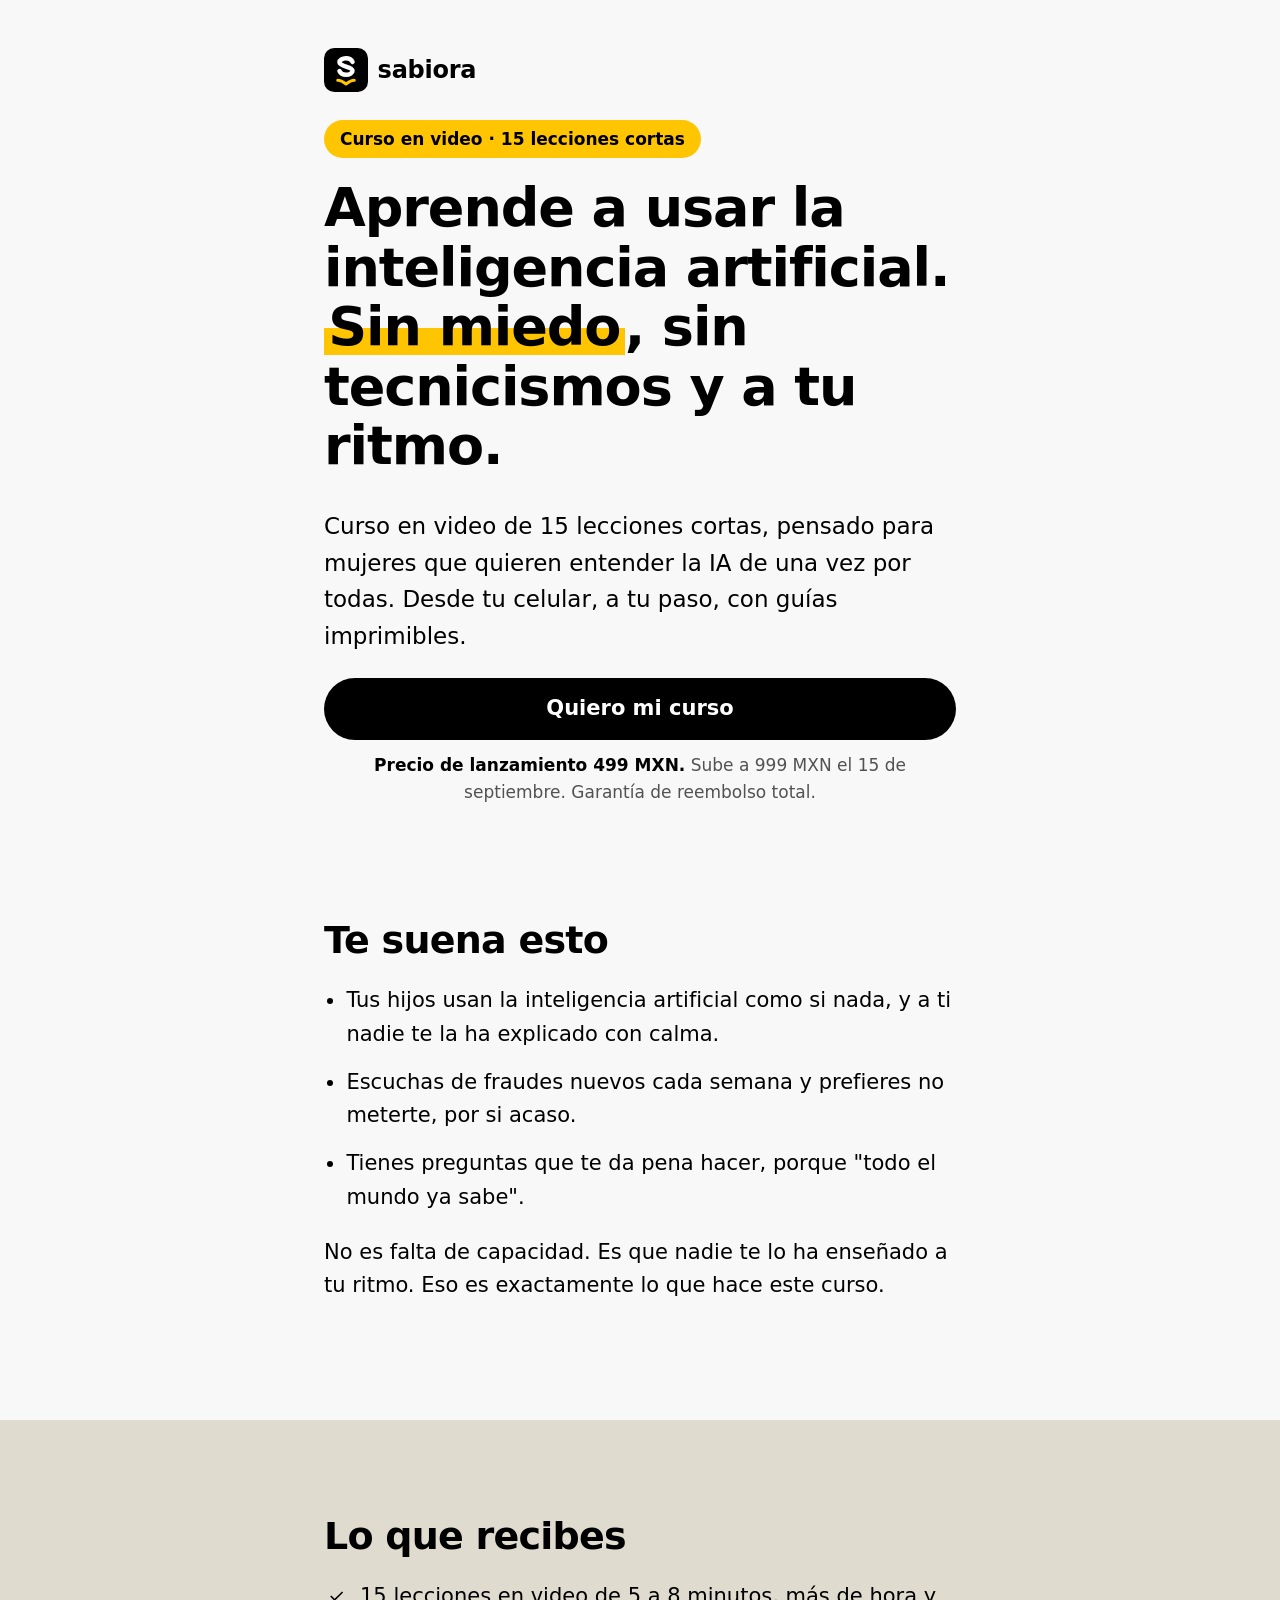
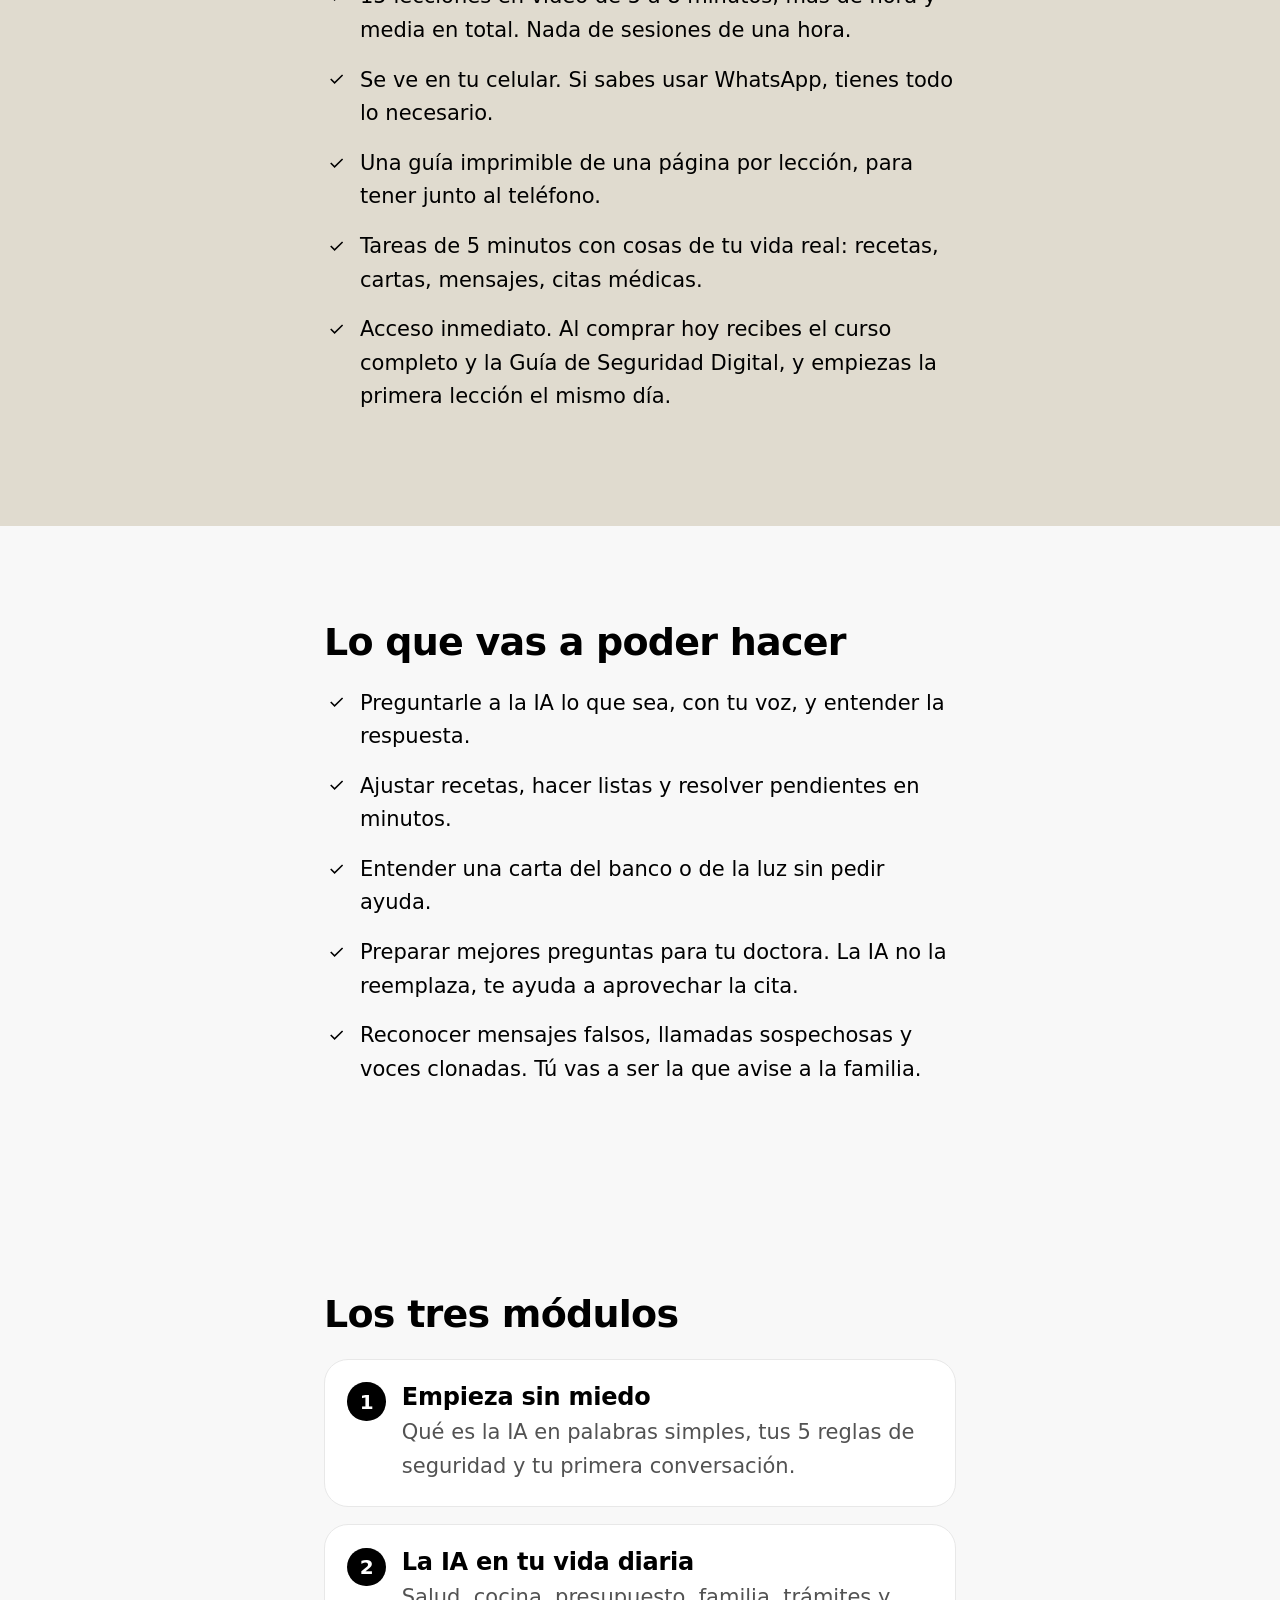
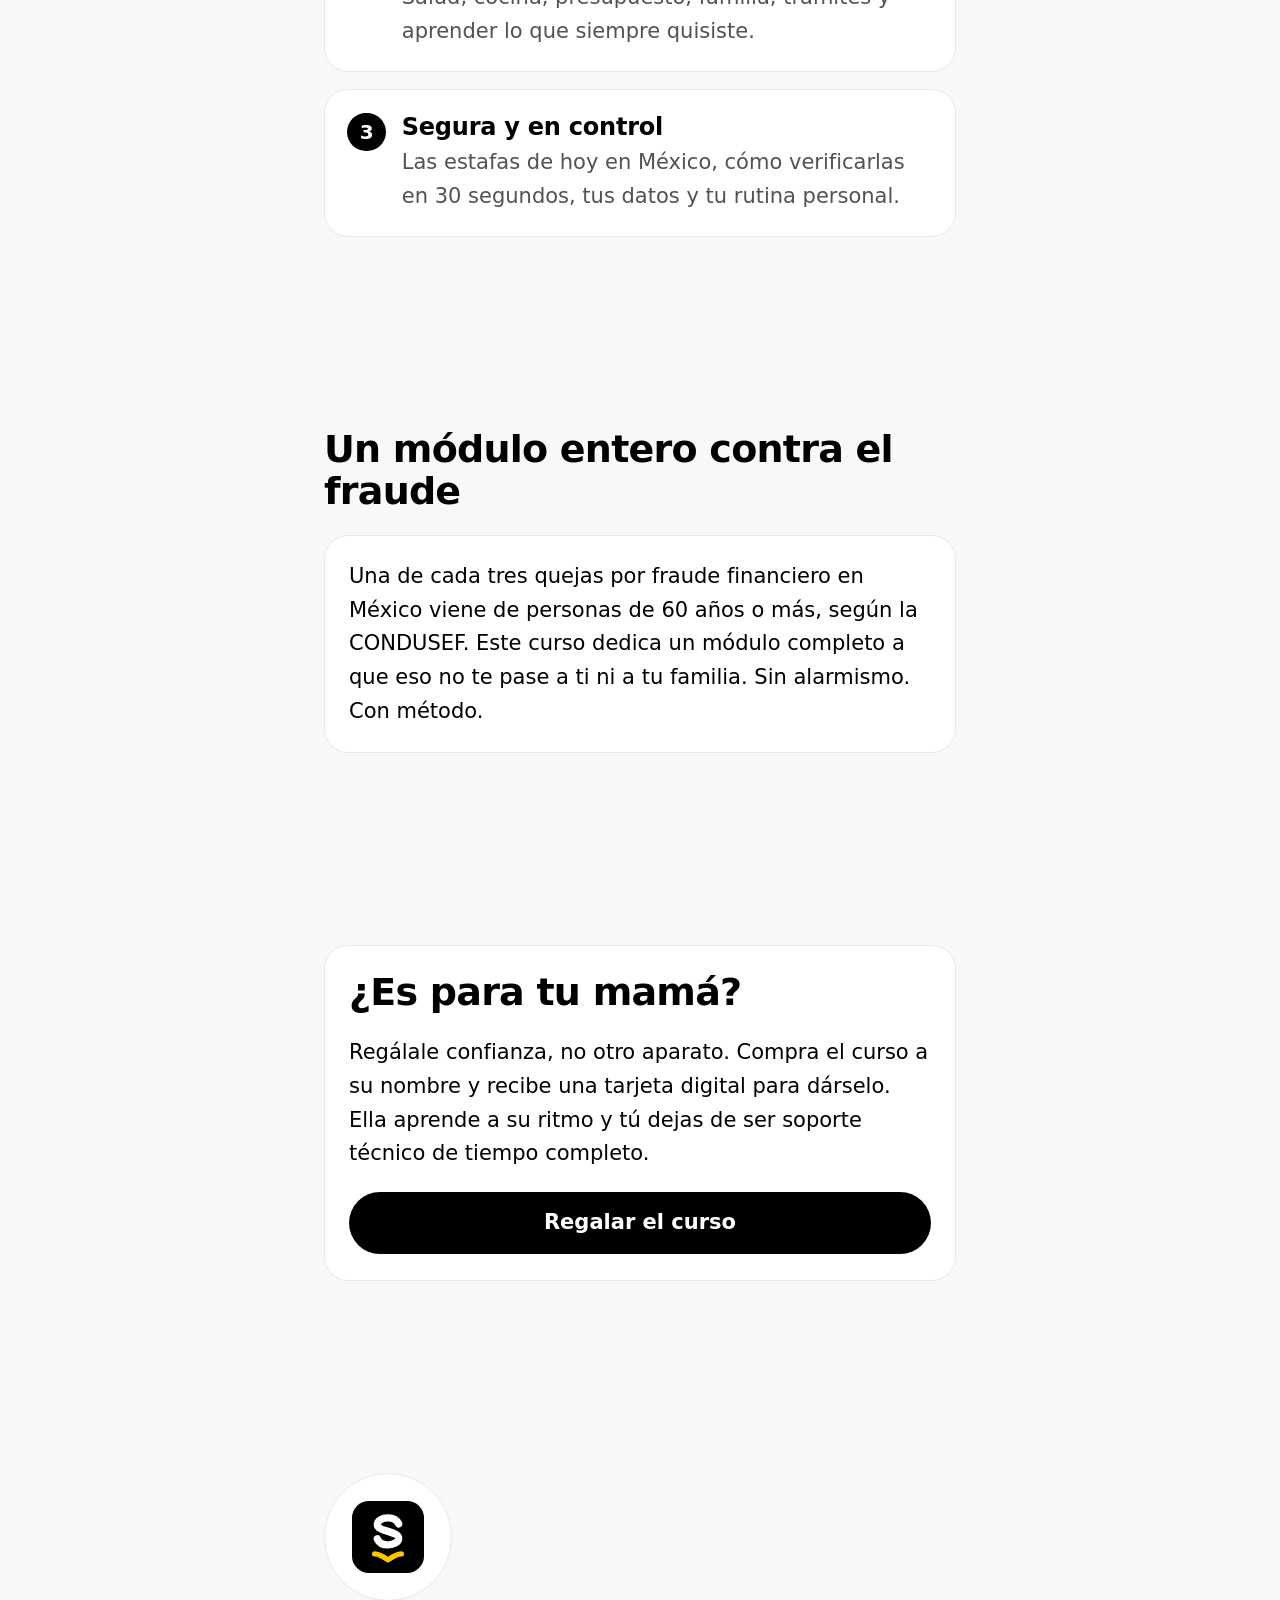
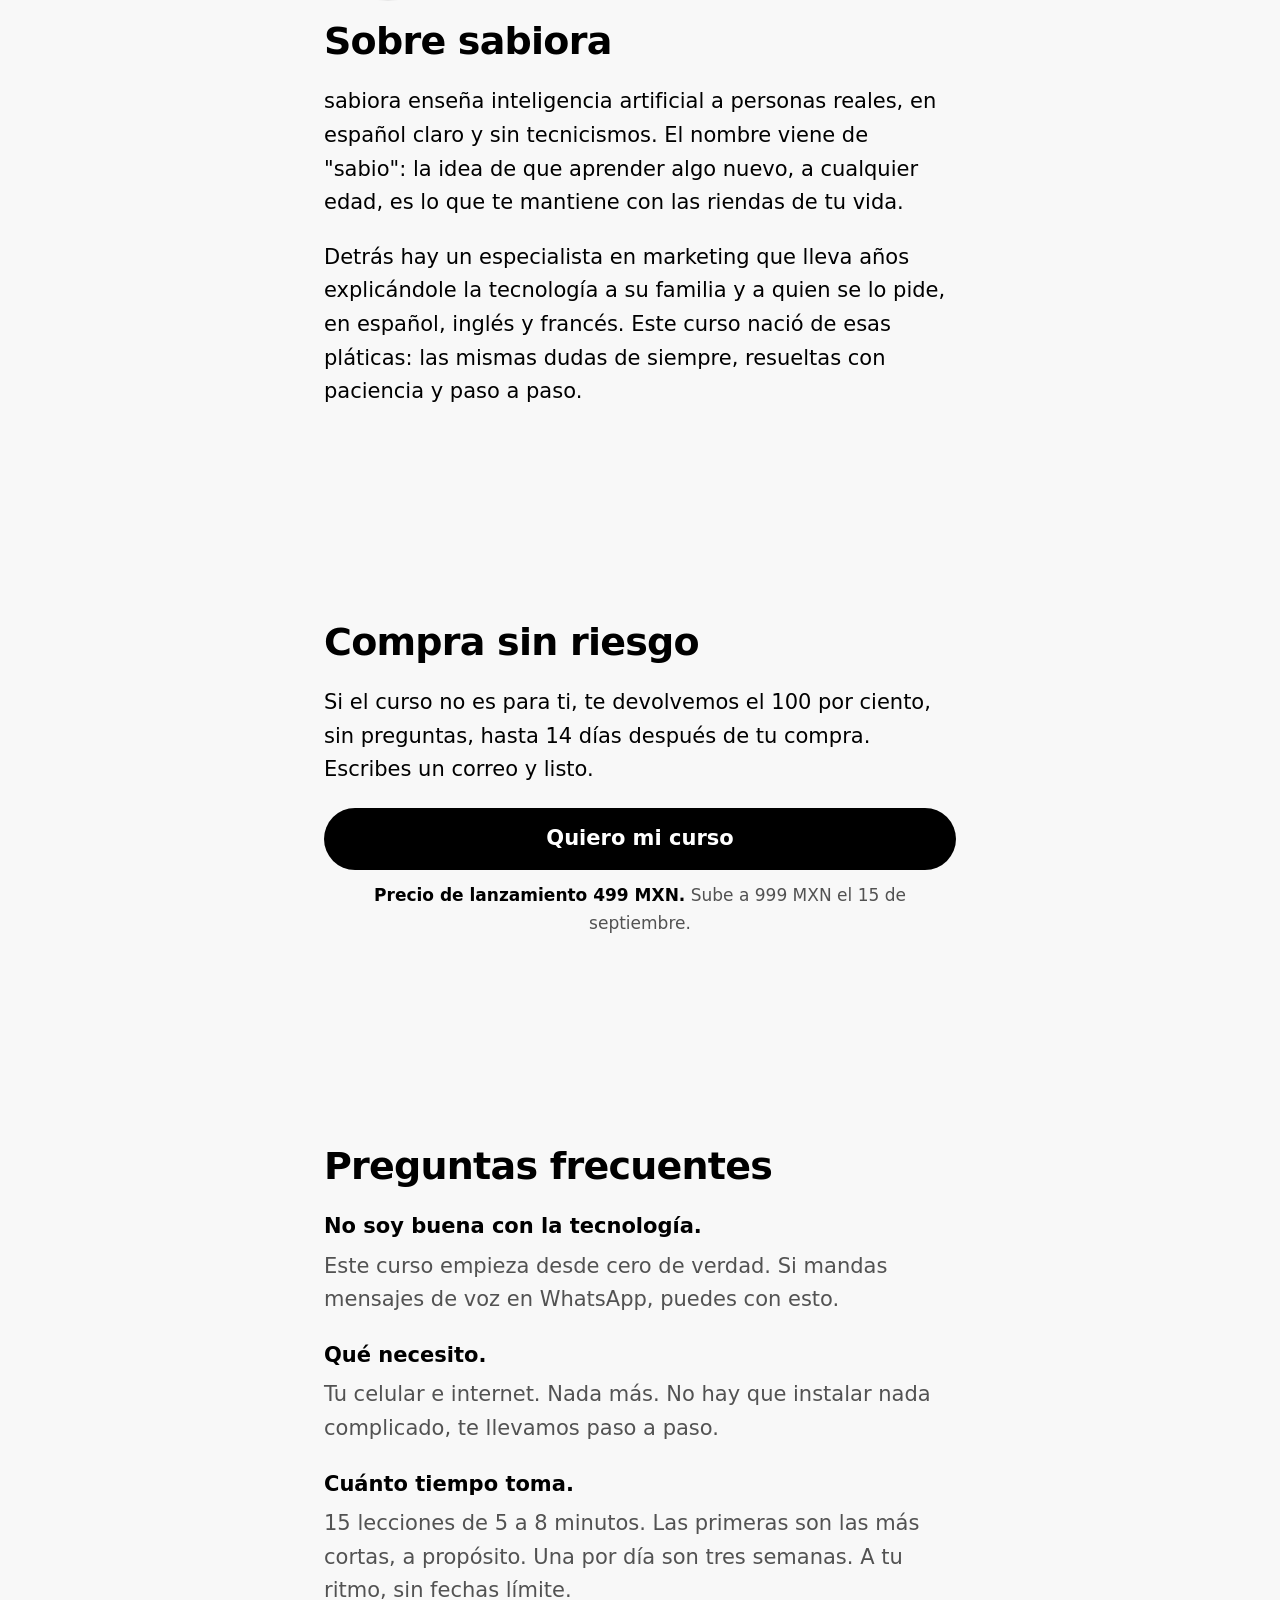
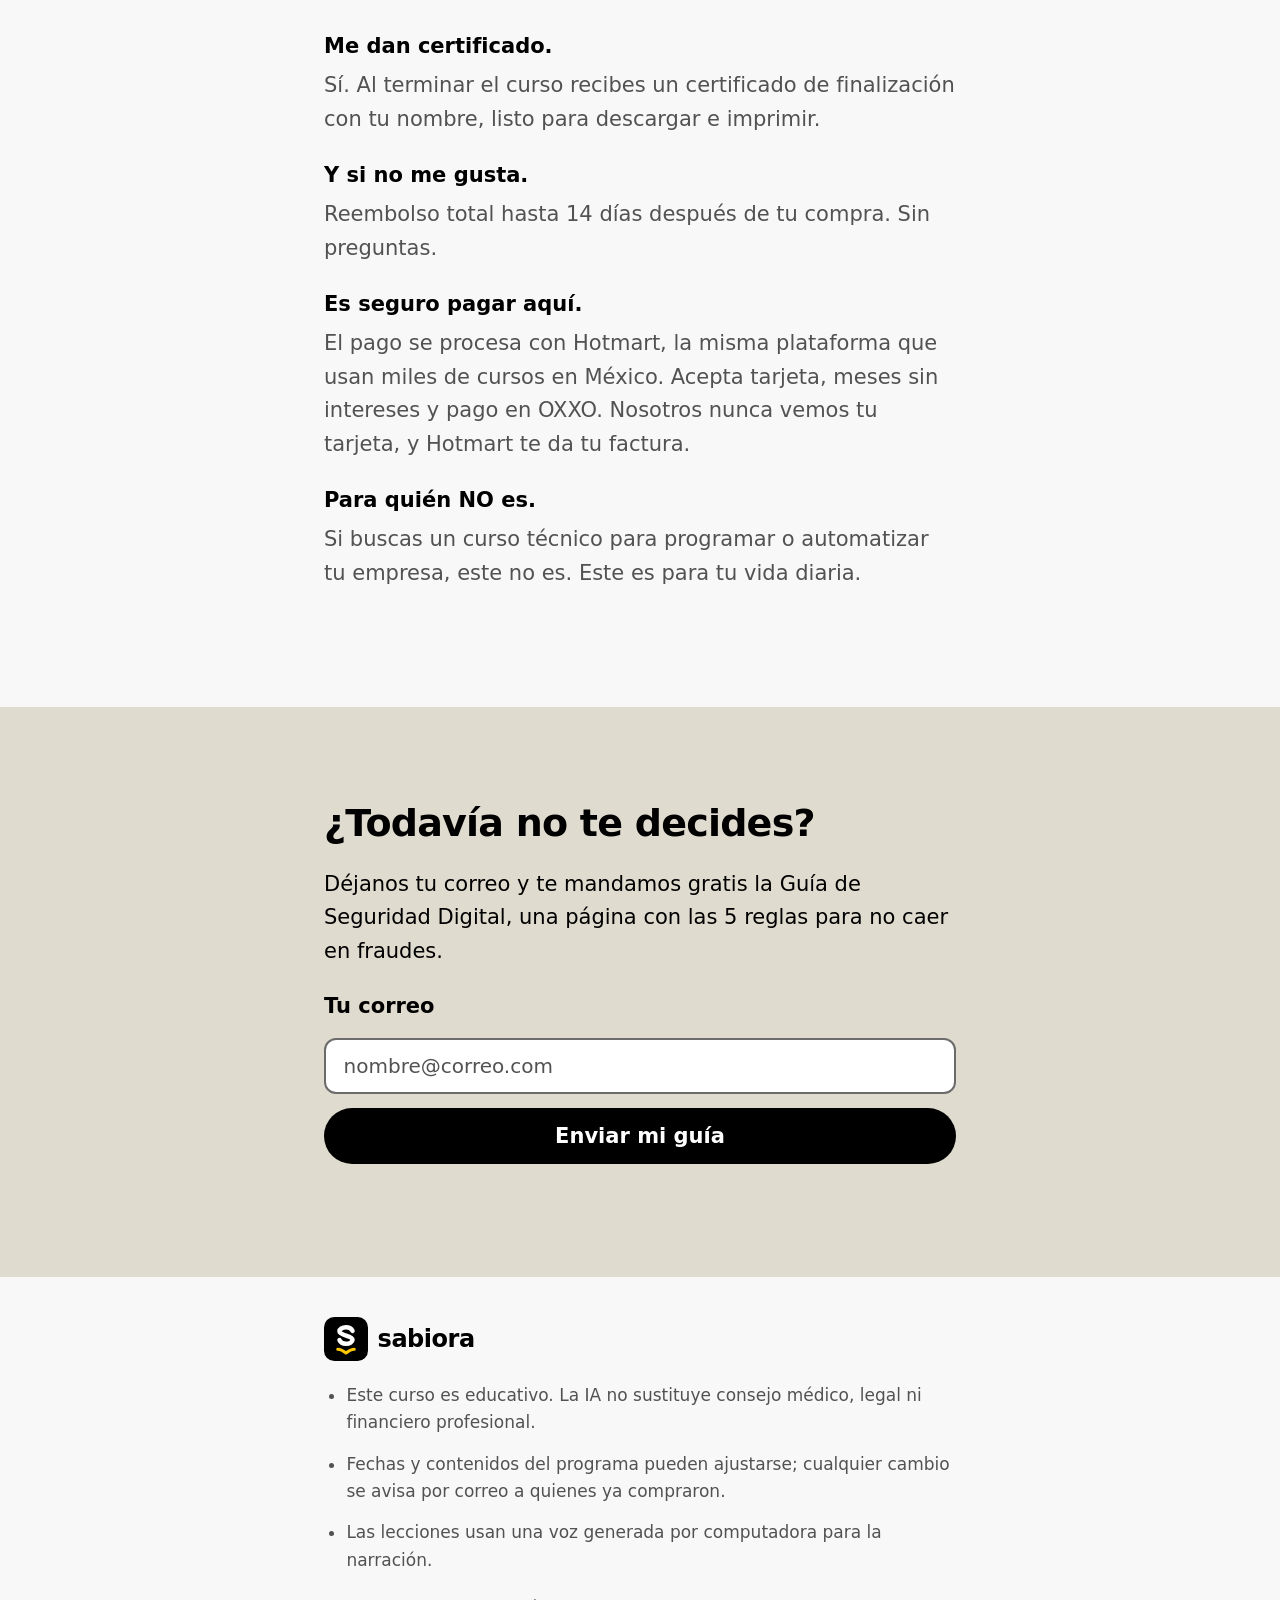
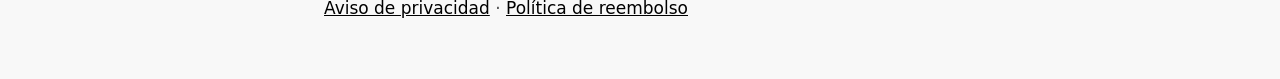
==== index.html @ d2b28a7a "CTA: Quiero mi curso, matches immediate access Co-Authored-By: Claude Fable 5.1 <noreply@anthropic.c" ====
<!DOCTYPE html>
<html lang="es-MX">
<head>
<meta charset="UTF-8">
<meta name="viewport" content="width=device-width, initial-scale=1">
<title>IA sin miedo | sabiora | Aprende a usar la inteligencia artificial a tu ritmo</title>
<meta name="description" content="Curso en video de 15 lecciones cortas para usar la inteligencia artificial sin miedo, desde tu celular, a tu paso. Con guías imprimibles. Precio de lanzamiento 499 MXN.">
<meta property="og:title" content="IA sin miedo | sabiora">
<meta property="og:description" content="Aprende a usar la inteligencia artificial. Sin miedo, sin tecnicismos y a tu ritmo.">
<meta property="og:type" content="website">
<meta property="og:locale" content="es_MX">
<meta property="og:url" content="https://sabiora.com/">
<meta property="og:image" content="https://sabiora.com/assets/og-card.png">
<meta property="og:image:width" content="1200">
<meta property="og:image:height" content="630">
<meta property="og:image:alt" content="sabiora. Aprende a usar la inteligencia artificial. Sin miedo.">
<meta name="twitter:card" content="summary_large_image">
<link rel="canonical" href="https://sabiora.com/">
<link rel="icon" href="assets/favicon.svg">
<link rel="apple-touch-icon" href="assets/apple-touch-icon.png">
<link rel="stylesheet" href="sabiora-tokens.css">

<!-- ============================================================
     TRACKING  —  paste real IDs before go-live (see swap list)
     ============================================================ -->
<!-- Google Analytics 4 -->
<script>
  // GA4 Measurement ID wired 2026-08-29 (property: Sabiora / sabiora.com).
  window.SABIORA_GA4_ID = 'G-73W9GGWME9';
</script>
<script async src="https://www.googletagmanager.com/gtag/js?id=G-73W9GGWME9"></script>
<script>
  window.dataLayer = window.dataLayer || [];
  function gtag(){ dataLayer.push(arguments); }
  gtag('js', new Date());
  gtag('config', window.SABIORA_GA4_ID);
</script>

<!-- Meta Pixel -->
<script>
  // Meta Pixel ID wired 2026-08-29 (pixel "sabiora", Events Manager).
  !function(f,b,e,v,n,t,s){if(f.fbq)return;n=f.fbq=function(){n.callMethod?
  n.callMethod.apply(n,arguments):n.queue.push(arguments)};if(!f._fbq)f._fbq=n;
  n.push=n;n.loaded=!0;n.version='2.0';n.queue=[];t=b.createElement(e);t.async=!0;
  t.src=v;s=b.getElementsByTagName(e)[0];s.parentNode.insertBefore(t,s)}(window,
  document,'script','https://connect.facebook.net/en_US/fbevents.js');
  fbq('init', '2103218973738022');
  fbq('track', 'PageView');
</script>
</head>

<body>

<!-- ============================================================
     HERO
     ============================================================ -->
<header class="hero">
  <div class="wrap">
    <div class="brand">
      <img class="brand-mark" src="assets/sabiora-mark.svg" alt="" width="44" height="44">
      <span>sabiora</span>
    </div>

    <span class="badge">Curso en video · 15 lecciones cortas</span>

    <!-- Primary headline. A/B variant (test after 300 clicks):
         "Usa la inteligencia artificial para tu vida diaria, y detecta fraudes antes que nadie." -->
    <h1>Aprende a usar la inteligencia artificial. <span class="mark">Sin miedo</span>, sin tecnicismos y a tu ritmo.</h1>

    <p class="lead">Curso en video de 15 lecciones cortas, pensado para mujeres que quieren
      entender la IA de una vez por todas. Desde tu celular, a tu paso, con guías imprimibles.</p>

    <a class="btn" href="https://pay.hotmart.com/N107387737C?off=5m14s2xq" data-checkout data-event="cta_click_hero">Quiero mi curso</a>
    <p class="btn-note">
      <span class="price">Precio de lanzamiento 499 MXN.</span>
      Sube a 999 MXN el 15 de septiembre. Garantía de reembolso total.
    </p>
  </div>
</header>

<main>

<!-- ============================================================
     PAIN
     ============================================================ -->
<section>
  <div class="wrap">
    <h2>Te suena esto</h2>
    <ul class="dots">
      <li>Tus hijos usan la inteligencia artificial como si nada, y a ti nadie te la ha explicado con calma.</li>
      <li>Escuchas de fraudes nuevos cada semana y prefieres no meterte, por si acaso.</li>
      <li>Tienes preguntas que te da pena hacer, porque "todo el mundo ya sabe".</li>
    </ul>
    <p>No es falta de capacidad. Es que nadie te lo ha enseñado a tu ritmo. Eso es exactamente
      lo que hace este curso.</p>
  </div>
</section>

<!-- ============================================================
     WHAT YOU GET
     ============================================================ -->
<section class="band-sand">
  <div class="wrap">
    <h2>Lo que recibes</h2>
    <ul class="checks">
      <li>15 lecciones en video de 5 a 8 minutos, más de hora y media en total. Nada de sesiones de una hora.</li>
      <li>Se ve en tu celular. Si sabes usar WhatsApp, tienes todo lo necesario.</li>
      <li>Una guía imprimible de una página por lección, para tener junto al teléfono.</li>
      <li>Tareas de 5 minutos con cosas de tu vida real: recetas, cartas, mensajes, citas médicas.</li>
      <li>Acceso inmediato. Al comprar hoy recibes el curso completo y la Guía de Seguridad
        Digital, y empiezas la primera lección el mismo día.</li>
    </ul>
  </div>
</section>

<!-- ============================================================
     WHAT YOU WILL DO AFTER
     ============================================================ -->
<section>
  <div class="wrap">
    <h2>Lo que vas a poder hacer</h2>
    <ul class="checks">
      <li>Preguntarle a la IA lo que sea, con tu voz, y entender la respuesta.</li>
      <li>Ajustar recetas, hacer listas y resolver pendientes en minutos.</li>
      <li>Entender una carta del banco o de la luz sin pedir ayuda.</li>
      <li>Preparar mejores preguntas para tu doctora. La IA no la reemplaza, te ayuda a aprovechar la cita.</li>
      <li>Reconocer mensajes falsos, llamadas sospechosas y voces clonadas. Tú vas a ser la que avise a la familia.</li>
    </ul>
  </div>
</section>

<!-- ============================================================
     THREE MODULES
     ============================================================ -->
<section>
  <div class="wrap">
    <h2>Los tres módulos</h2>
    <ol class="modules">
      <li>
        <span class="num">1</span>
        <div>
          <h3>Empieza sin miedo</h3>
          <p>Qué es la IA en palabras simples, tus 5 reglas de seguridad y tu primera conversación.</p>
        </div>
      </li>
      <li>
        <span class="num">2</span>
        <div>
          <h3>La IA en tu vida diaria</h3>
          <p>Salud, cocina, presupuesto, familia, trámites y aprender lo que siempre quisiste.</p>
        </div>
      </li>
      <li>
        <span class="num">3</span>
        <div>
          <h3>Segura y en control</h3>
          <p>Las estafas de hoy en México, cómo verificarlas en 30 segundos, tus datos y tu rutina personal.</p>
        </div>
      </li>
    </ol>
  </div>
</section>

<!-- ============================================================
     SAFETY
     ============================================================ -->
<section>
  <div class="wrap">
    <h2>Un módulo entero contra el fraude</h2>
    <div class="callout">
      <!-- CONDUSEF stat confirmed 2026-07-21: 32.2% of financial-fraud complaints (Jan-May 2026)
           correspond to people 60+, framed as one in three. Source: El Imparcial 2026-06-22 citing
           CONDUSEF. Wording matches the source ("de 60 años o más"). Safe to ship. -->
      <p>Una de cada tres quejas por fraude financiero en México viene de personas de 60 años o más,
        según la CONDUSEF. Este curso dedica un módulo completo a que eso no te pase a ti ni a tu familia.
        Sin alarmismo. Con método.</p>
    </div>
  </div>
</section>

<!-- ============================================================
     GIFT (for adult children)
     ============================================================ -->
<section>
  <div class="wrap">
    <div class="gift">
      <h2>¿Es para tu mamá?</h2>
      <p>Regálale confianza, no otro aparato. Compra el curso a su nombre y recibe una tarjeta digital
        para dárselo. Ella aprende a su ritmo y tú dejas de ser soporte técnico de tiempo completo.</p>
      <a class="btn" href="https://pay.hotmart.com/N107387737C?off=5m14s2xq" data-checkout="gift" data-event="cta_click_gift">Regalar el curso</a>
    </div>
  </div>
</section>

<!-- ============================================================
     ABOUT
     ============================================================ -->
<section>
  <div class="wrap">
    <!-- Founder visual: the brand mark, not a photo (Roberto's call, 2026-08-29). No photo swap pending. -->
    <div class="founder" aria-hidden="true"><img src="assets/sabiora-mark.svg" alt="" width="72" height="72"></div>
    <h2>Sobre sabiora</h2>
    <p>sabiora enseña inteligencia artificial a personas reales, en español claro y sin tecnicismos.
      El nombre viene de "sabio": la idea de que aprender algo nuevo, a cualquier edad, es lo que te
      mantiene con las riendas de tu vida.</p>
    <p>Detrás hay un especialista en marketing que lleva años explicándole la tecnología a su familia
      y a quien se lo pide, en español, inglés y francés. Este curso nació de esas pláticas: las mismas
      dudas de siempre, resueltas con paciencia y paso a paso.</p>
  </div>
</section>

<!-- ============================================================
     GUARANTEE
     ============================================================ -->
<section>
  <div class="wrap">
    <h2>Compra sin riesgo</h2>
    <p>Si el curso no es para ti, te devolvemos el 100 por ciento, sin preguntas, hasta 14 días después
      de tu compra. Escribes un correo y listo.</p>
    <a class="btn" href="https://pay.hotmart.com/N107387737C?off=5m14s2xq" data-checkout data-event="cta_click_hero">Quiero mi curso</a>
    <p class="btn-note"><span class="price">Precio de lanzamiento 499 MXN.</span> Sube a 999 MXN el 15 de septiembre.</p>
  </div>
</section>

<!-- ============================================================
     FAQ
     ============================================================ -->
<section>
  <div class="wrap">
    <h2>Preguntas frecuentes</h2>
    <dl class="faq">
      <dt>No soy buena con la tecnología.</dt>
      <dd>Este curso empieza desde cero de verdad. Si mandas mensajes de voz en WhatsApp, puedes con esto.</dd>

      <dt>Qué necesito.</dt>
      <dd>Tu celular e internet. Nada más. No hay que instalar nada complicado, te llevamos paso a paso.</dd>

      <dt>Cuánto tiempo toma.</dt>
      <dd>15 lecciones de 5 a 8 minutos. Las primeras son las más cortas, a propósito. Una por día son tres semanas. A tu ritmo, sin fechas límite.</dd>

      <dt>Me dan certificado.</dt>
      <dd>Sí. Al terminar el curso recibes un certificado de finalización con tu nombre, listo para descargar e imprimir.</dd>

      <dt>Y si no me gusta.</dt>
      <dd>Reembolso total hasta 14 días después de tu compra. Sin preguntas.</dd>

      <dt>Es seguro pagar aquí.</dt>
      <dd>El pago se procesa con Hotmart, la misma plataforma que usan miles de cursos en México.
        Acepta tarjeta, meses sin intereses y pago en OXXO. Nosotros nunca vemos tu tarjeta, y Hotmart te da tu factura.</dd>

      <dt>Para quién NO es.</dt>
      <dd>Si buscas un curso técnico para programar o automatizar tu empresa, este no es. Este es para tu vida diaria.</dd>
    </dl>
  </div>
</section>

<!-- ============================================================
     EMAIL CAPTURE (secondary CTA, non-buyers)
     ============================================================ -->
<section class="band-sand">
  <div class="wrap">
    <h2>¿Todavía no te decides?</h2>
    <p>Déjanos tu correo y te mandamos gratis la Guía de Seguridad Digital, una página con las 5 reglas
      para no caer en fraudes.</p>
    <!-- Wired 2026-08-29 to the Brevo form "Guia Seguridad Digital capture",
         list "Sabiora non-buyers" (#3). The endpoint lives in the JS handler below. -->
    <form class="capture" id="capture-form" novalidate>
      <label for="email">Tu correo</label>
      <input type="email" id="email" name="email" autocomplete="email"
             placeholder="nombre@correo.com" required inputmode="email"
             aria-describedby="capture-msg">
      <button type="submit" class="btn">Enviar mi guía</button>
    </form>
    <p class="btn-note" id="capture-msg" role="status" aria-live="polite"></p>
  </div>
</section>

</main>

<!-- ============================================================
     FOOTER / DISCLAIMERS
     ============================================================ -->
<footer class="foot">
  <div class="wrap">
    <div class="foot-brand">
      <img class="brand-mark" src="assets/sabiora-mark.svg" alt="" width="40" height="40">
      <h2>sabiora</h2>
    </div>
    <ul class="dots">
      <li>Este curso es educativo. La IA no sustituye consejo médico, legal ni financiero profesional.</li>
      <li>Fechas y contenidos del programa pueden ajustarse; cualquier cambio se avisa por correo a quienes ya compraron.</li>
      <li>Las lecciones usan una voz generada por computadora para la narración.</li>
    </ul>
    <p><a href="privacidad.html">Aviso de privacidad</a> · <a href="reembolsos.html">Política de reembolso</a></p>
  </div>
</footer>

<!-- ============================================================
     STICKY MOBILE CTA
     ============================================================ -->
<div class="sticky-cta" role="complementary" aria-label="Comprar el curso">
  <span class="price">Lanzamiento<br>499 MXN</span>
  <a class="btn" href="https://pay.hotmart.com/N107387737C?off=5m14s2xq" data-checkout data-event="cta_click_hero">Quiero mi curso</a>
</div>

<!-- ============================================================
     BEHAVIOR  —  Hotmart links, UTM forwarding, event tracking
     ============================================================ -->
<script>
(function () {
  'use strict';

  // The real Hotmart checkout link lives in each CTA's href attribute, so the
  // buttons work even if this script fails. Wired 2026-08-29 to product 8418823,
  // offer 5m14s2xq (base price 499 MXN). The [data-checkout="gift"] button uses
  // the same offer; point it at a gift-specific link if one is set up later.

  // Default campaign per the launch plan; real incoming UTMs override it.
  var DEFAULT_UTMS = { utm_campaign: 'ia55-mx' };

  // Collect UTMs from the current URL, falling back to the campaign default.
  function collectUtms() {
    var out = {}, i, k;
    var keys = ['utm_source', 'utm_medium', 'utm_campaign', 'utm_content', 'utm_term'];
    var params = new URLSearchParams(window.location.search);
    for (i = 0; i < keys.length; i++) {
      k = keys[i];
      if (params.get(k)) out[k] = params.get(k);
    }
    for (k in DEFAULT_UTMS) { if (!out[k]) out[k] = DEFAULT_UTMS[k]; }
    return out;
  }

  // Append UTMs to a checkout URL without clobbering its own query string.
  function withUtms(base) {
    var utms = collectUtms();
    var url = new URL(base, window.location.href);
    for (var k in utms) { url.searchParams.set(k, utms[k]); }
    return url.toString();
  }

  // Fire GA4 + Meta events, then continue to checkout.
  function track(eventName) {
    try { if (window.gtag) gtag('event', eventName); } catch (e) {}
    try { if (window.fbq)  fbq('trackCustom', eventName); } catch (e) {}
    // Mirror to console so the page can be verified before real IDs exist.
    console.log('[sabiora] event:', eventName);
  }

  // Enhance every checkout button: keep its real href, just append UTMs, and
  // fire the tracking event on click.
  var buttons = document.querySelectorAll('[data-checkout]');
  Array.prototype.forEach.call(buttons, function (btn) {
    var base = btn.getAttribute('href');
    if (base && base !== '#') { btn.setAttribute('href', withUtms(base)); }
    btn.addEventListener('click', function () {
      track(btn.getAttribute('data-event') || 'cta_click');
    });
  });

  // Email capture.
  var form = document.getElementById('capture-form');
  var msg  = document.getElementById('capture-msg');
  if (form) {
    form.addEventListener('submit', function (e) {
      e.preventDefault();
      var input = document.getElementById('email');
      var email = input.value.trim();
      if (!email || email.indexOf('@') === -1) {
        input.setAttribute('aria-invalid', 'true');
        msg.textContent = 'Por favor escribe un correo válido.';
        input.focus();
        return;
      }
      input.removeAttribute('aria-invalid');
      track('email_capture');
      // Brevo subscription endpoint, wired 2026-08-29. Form "Guia Seguridad
      // Digital capture", list "Sabiora non-buyers" (#3). ?isAjax=1 returns
      // JSON with CORS, same mechanism Brevo's own embed script uses.
      var BREVO_ACTION = 'https://891b84a2.sibforms.com/serve/[base64]';
      var data = new FormData();
      data.append('EMAIL', email);
      data.append('email_address_check', '');
      data.append('locale', 'es');
      msg.textContent = 'Enviando…';
      fetch(BREVO_ACTION + '?isAjax=1', { method: 'POST', body: data })
        .then(function (res) {
          if (!res.ok) { throw new Error('brevo ' + res.status); }
          msg.textContent = 'Listo. Revisa tu correo, ahí va tu Guía de Seguridad Digital.';
          form.reset();
        })
        .catch(function () {
          msg.textContent = 'No se pudo enviar. Intenta de nuevo, por favor.';
        });
    });
  }
})();
</script>

</body>
</html>
---- sabiora-tokens.css ----
/* ==========================================================================
   Sabiora Design System — v2, Memorisely-derived
   Reusable token + component layer for every Sabiora page.
   Source of every value: SABIORA_DesignSystem-Memorisely_20260824_v1.md
   (20-COURSES/1-IN/00-SOURCES/). Restyled from Warm & Wise v1 on 2026-08-24,
   the day Roberto reversed the Course 55 freeze: one system everywhere.

   The 55+ floors OVERRIDE the source system and must never regress:
   body 20px (floor is 18px on phone), tap targets 56px, nothing hidden,
   phone-first at 390px. The spec's iteration guide agrees: on any conflict
   with an audience's accessibility floor, the floor wins.

   CONTRAST (computed against the named background, do not regress)
   --ink    on --canvas  19.8:1   body, headings. AAA
   --ink    on --sand    15.2:1   text on wash bands. AAA
   --ink    on --accent-amber 13.2:1  chip labels, mark text. AAA
   --muted  on --canvas   7.4:1   secondary copy. AAA
   --muted  on --card     7.8:1   card meta. AAA
   --on-ink on --ink     21.0:1   button labels. AAA
   --border-strong on --card 5.3:1  form-control edges. Non-text, needs 3:1
   NOTE: --muted is #525252, darker than the spec's #6b6b6b (5.1:1, AA only),
   because this audience gets AAA body text. That is the floor clause, used.
   ========================================================================== */

:root {
  /* ---- Color (spec frontmatter, sampled unless noted) ---- */
  --canvas:       #f8f8f8;  /* the ground. Every band sits on it */
  --card:         #ffffff;  /* the working surface */
  --sand:         #e0dbcf;  /* wash bands: the offer, the closing CTA */

  --ink:          #000000;  /* text AND the only action color */
  --on-ink:       #ffffff;  /* text on ink surfaces */
  --ink-soft:     #262626;  /* derived: button hover, one step off black */
  --muted:        #525252;  /* derived for AAA, see header note */

  --hairline:     #e8e8e8;  /* card borders, decorative only */
  --border-strong:#6b6b6b;  /* form-control edges, 5.3:1 on card */

  /* The closed six. Marks and chips ONLY: never a surface, a button,
     or running text. One accent per element. The list does not grow. */
  --accent-amber:  #fec500;
  --accent-purple: #9556fa;
  --accent-blue:   #6597f9;
  --accent-green:  #50bb82;
  --accent-coral:  #dd6b63;
  --accent-teal:   #81d8d0;

  /* ---- Type ---- */
  /* One grotesque stack, weight does the differentiating. Inter Tight is an
     approximation per the spec's Known Gaps; system-ui is the working
     fallback so the page stays dependency-free (no webfont, no CDN). */
  --sans: 'Inter Tight', 'Inter', system-ui, -apple-system, "Segoe UI",
          Roboto, "Helvetica Neue", Arial, sans-serif;

  --fs-base:   1.25rem;   /* 20px body — kept from v1, above the 18px floor */
  --fs-sm:     1.0625rem; /* 17px fine print */
  --fs-lg:     1.4375rem; /* 23px lead paragraphs */
  --fs-h3:     1.5rem;
  --fs-h2:     2rem;
  --fs-h1:     2.5rem;    /* 40px at 390px; fluid up toward the spec's 52-56 */
  --lh-body:   1.6;
  --lh-tight:  1.1;

  /* ---- Space & shape ---- */
  --space:     1.25rem;
  --gap:       3.5rem;    /* band rhythm at phone width; ~7rem wide */
  --r-sm:      8px;
  --r-md:      12px;
  --r-xl:      24px;      /* cards and panels */
  --r-pill:    9999px;    /* every button */
  --maxw:      42rem;     /* ~660px reading column */
  --tap:       56px;      /* min tap target, 55+ floor */
  --shadow:    0 2px 12px rgba(0, 0, 0, .06);  /* ONE soft shadow, or a
                                                  hairline. Never both. */
}

/* ---- Fluid sizes on wider screens ---- */
@media (min-width: 40rem) {
  :root { --fs-h1: 3.375rem; --fs-h2: 2.375rem; --fs-base: 1.3125rem;
          --gap: 6rem; }
}

/* ==========================================================================
   Base
   ========================================================================== */
* { box-sizing: border-box; }

html { -webkit-text-size-adjust: 100%; }

body {
  margin: 0;
  background: var(--canvas);
  color: var(--ink);
  font-family: var(--sans);
  font-size: var(--fs-base);
  line-height: var(--lh-body);
  -webkit-font-smoothing: antialiased;
}

h1, h2, h3 {
  font-family: var(--sans);
  font-weight: 700;
  line-height: var(--lh-tight);
  color: var(--ink);
  margin: 0 0 .6em;
  letter-spacing: -.02em;
}
h1 { font-size: var(--fs-h1); }
h2 { font-size: var(--fs-h2); }
h3 { font-size: var(--fs-h3); letter-spacing: -.01em; }

p { margin: 0 0 1em; }
strong { color: var(--ink); }

a { color: var(--ink); }

/* Visible focus for keyboard users everywhere */
a:focus-visible,
button:focus-visible,
input:focus-visible,
.btn:focus-visible {
  outline: 3px solid var(--ink);
  outline-offset: 3px;
  border-radius: var(--r-sm);
}

/* ==========================================================================
   Layout — bands separate by whitespace and background shifts. NO rules.
   ========================================================================== */
.wrap { width: 100%; max-width: var(--maxw); margin-inline: auto; padding-inline: 1.25rem; }

section { padding-block: var(--gap); }

/* Wash band: --sand ground, used exactly twice per page like the source
   (the offer panel and the closing CTA). Ink text on it reads 15.2:1. */
.band-sand { background: var(--sand); }

.lead { font-size: var(--fs-lg); color: var(--ink); }

/* ==========================================================================
   Highlight mark — the system's signature. A highlighter swash behind one
   or two headline words. Accent as a MARK, never as a surface or text.
   ========================================================================== */
.mark {
  background: linear-gradient(transparent 52%, var(--accent-amber) 52%, var(--accent-amber) 96%, transparent 96%);
  padding-inline: .08em;
}

/* ==========================================================================
   Buttons — ink pills, the single action pattern
   ========================================================================== */
.btn {
  display: flex;
  align-items: center;
  justify-content: center;
  min-height: var(--tap);
  padding: .9rem 2rem;
  background: var(--ink);
  color: var(--on-ink);
  font-family: var(--sans);
  font-size: 1.3125rem;
  font-weight: 600;
  text-decoration: none;
  text-align: center;
  border: none;
  border-radius: var(--r-pill);
  cursor: pointer;
  transition: background-color .15s ease, transform .15s ease;
}
.btn:hover  { background: var(--ink-soft); }
.btn:active { transform: translateY(1px); }

.btn--ghost {
  background: transparent;
  color: var(--ink);
  border: 2px solid var(--ink);
}
.btn--ghost:hover { background: var(--card); }

.btn-note { font-size: var(--fs-sm); color: var(--muted); margin-top: .75rem; text-align: center; }

/* ==========================================================================
   Chips — small accent labels, ink text, pill shape. One accent per element.
   ========================================================================== */
.badge {
  display: inline-block;
  background: var(--accent-amber);
  color: var(--ink);
  font-size: var(--fs-sm);
  font-weight: 600;
  padding: .35rem 1rem;
  border-radius: var(--r-pill);
  margin-bottom: 1.25rem;
}

/* ==========================================================================
   Lists with check marks
   ========================================================================== */
.checks { list-style: none; margin: 0; padding: 0; }
.checks li {
  position: relative;
  padding-left: 2.25rem;
  margin-bottom: 1rem;
}
.checks li::before {
  content: "";
  position: absolute;
  left: 0; top: .15em;
  width: 1.5rem; height: 1.5rem;
  background: var(--ink);
  border-radius: 50%;
  /* white check drawn with a mask so no images are needed */
  -webkit-mask: url("data:image/svg+xml,%3Csvg xmlns='http://www.w3.org/2000/svg' viewBox='0 0 24 24'%3E%3Cpath fill='%23fff' d='M9.6 16.2 5.4 12l-1.4 1.4 5.6 5.6L20.4 8.2 19 6.8z'/%3E%3C/svg%3E") center / 78% no-repeat;
          mask: url("data:image/svg+xml,%3Csvg xmlns='http://www.w3.org/2000/svg' viewBox='0 0 24 24'%3E%3Cpath fill='%23fff' d='M9.6 16.2 5.4 12l-1.4 1.4 5.6 5.6L20.4 8.2 19 6.8z'/%3E%3C/svg%3E") center / 78% no-repeat;
}

/* plain bullet list (pain block, footer disclaimers) */
.dots { padding-left: 1.4rem; }
.dots li { margin-bottom: .9rem; }

/* ==========================================================================
   Cards, callouts, modules — card = hairline OR shadow, never both
   ========================================================================== */
.card {
  background: var(--card);
  border: 1px solid var(--hairline);
  border-radius: var(--r-xl);
  padding: 1.6rem 1.5rem;
}

.modules { list-style: none; margin: 0; padding: 0; display: grid; gap: 1.1rem; }
.modules .num {
  display: inline-flex; align-items: center; justify-content: center;
  width: 2.4rem; height: 2.4rem; flex: none;
  background: var(--ink); color: var(--on-ink);
  font-family: var(--sans); font-size: 1.25rem; font-weight: 700;
  border-radius: 50%;
}
.modules li {
  display: flex; gap: 1rem; align-items: flex-start;
  background: var(--card);
  border: 1px solid var(--hairline);
  border-radius: var(--r-xl);
  padding: 1.4rem 1.4rem;
}
.modules h3 { margin: .1rem 0 .35rem; }
.modules p  { margin: 0; color: var(--muted); }

/* Safety callout: a lifted white card. The old ochre wash retired with v1;
   emphasis now comes from the card lift and the copy, not a warning color. */
.callout {
  background: var(--card);
  border: 1px solid var(--hairline);
  border-radius: var(--r-xl);
  padding: 1.5rem 1.5rem;
}
.callout p:last-child { margin-bottom: 0; }

.gift {
  background: var(--card);
  border: 1px solid var(--hairline);
  border-radius: var(--r-xl);
  padding: 1.6rem 1.5rem;
}

/* ==========================================================================
   FAQ (always visible, no accordion — the 55+ "nothing hidden" floor)
   ========================================================================== */
.faq dt { font-weight: 700; color: var(--ink); margin-top: 1.4rem; }
.faq dt:first-child { margin-top: 0; }
.faq dd { margin: .35rem 0 0; color: var(--muted); }

/* ==========================================================================
   Email capture form
   ========================================================================== */
.capture { display: grid; gap: .9rem; }
.capture label { font-weight: 700; }
.capture input[type="email"] {
  min-height: var(--tap);
  padding: .8rem 1.1rem;
  font-size: 1.25rem;
  font-family: var(--sans);
  color: var(--ink);
  background: var(--card);
  border: 2px solid var(--border-strong);
  border-radius: var(--r-md);
}
.capture input[type="email"]::placeholder { color: var(--muted); opacity: 1; }
.capture input[type="email"]:focus { border-color: var(--ink); }

/* ==========================================================================
   Hero, price, founder
   ========================================================================== */
.hero { padding-top: 3rem; }
.brand {
  display: flex; align-items: center; gap: .6rem;
  font-family: var(--sans); font-size: 1.5rem; font-weight: 700;
  color: var(--ink); letter-spacing: -.01em; margin-bottom: 1.75rem;
}
.brand-mark { display: block; width: 44px; height: 44px; }
.price { font-weight: 700; color: var(--ink); }

/* Founder photo placeholder */
.founder {
  width: 128px; height: 128px; border-radius: 50%;
  background: var(--card);
  display: flex; align-items: center; justify-content: center;
  color: var(--ink); font-family: var(--sans); font-size: 2.5rem; font-weight: 700;
  margin-bottom: 1.25rem; border: 1px solid var(--hairline);
}

/* ==========================================================================
   Sticky mobile CTA bar
   ========================================================================== */
.sticky-cta {
  position: fixed; left: 0; right: 0; bottom: 0; z-index: 40;
  display: flex; align-items: center; gap: 1rem;
  padding: .7rem 1rem;
  background: rgba(248, 248, 248, .96);
  border-top: 1px solid var(--hairline);
  box-shadow: 0 -2px 12px rgba(0, 0, 0, .07);
}
.sticky-cta .price { font-size: var(--fs-sm); line-height: 1.25; }
.sticky-cta .btn { flex: 1; min-height: var(--tap); font-size: 1.1875rem; padding: .7rem 1rem; }
@media (min-width: 46rem) { .sticky-cta { display: none; } }
body { padding-bottom: 5.5rem; }
@media (min-width: 46rem) { body { padding-bottom: 0; } }

/* ==========================================================================
   Footer — sits on the canvas like every other band, muted, quiet
   ========================================================================== */
.foot { background: var(--canvas); }
.foot .wrap { padding-block: 2.5rem; }
.foot-brand { display: flex; align-items: center; gap: .6rem; }
.foot-brand h2 { margin: 0; font-size: var(--fs-h3); }
.foot p, .foot li { color: var(--muted); font-size: var(--fs-sm); }
.foot a { color: var(--ink); }

/* ==========================================================================
   Motion
   ========================================================================== */
@media (prefers-reduced-motion: reduce) {
  * { animation: none !important; transition: none !important; scroll-behavior: auto !important; }
}
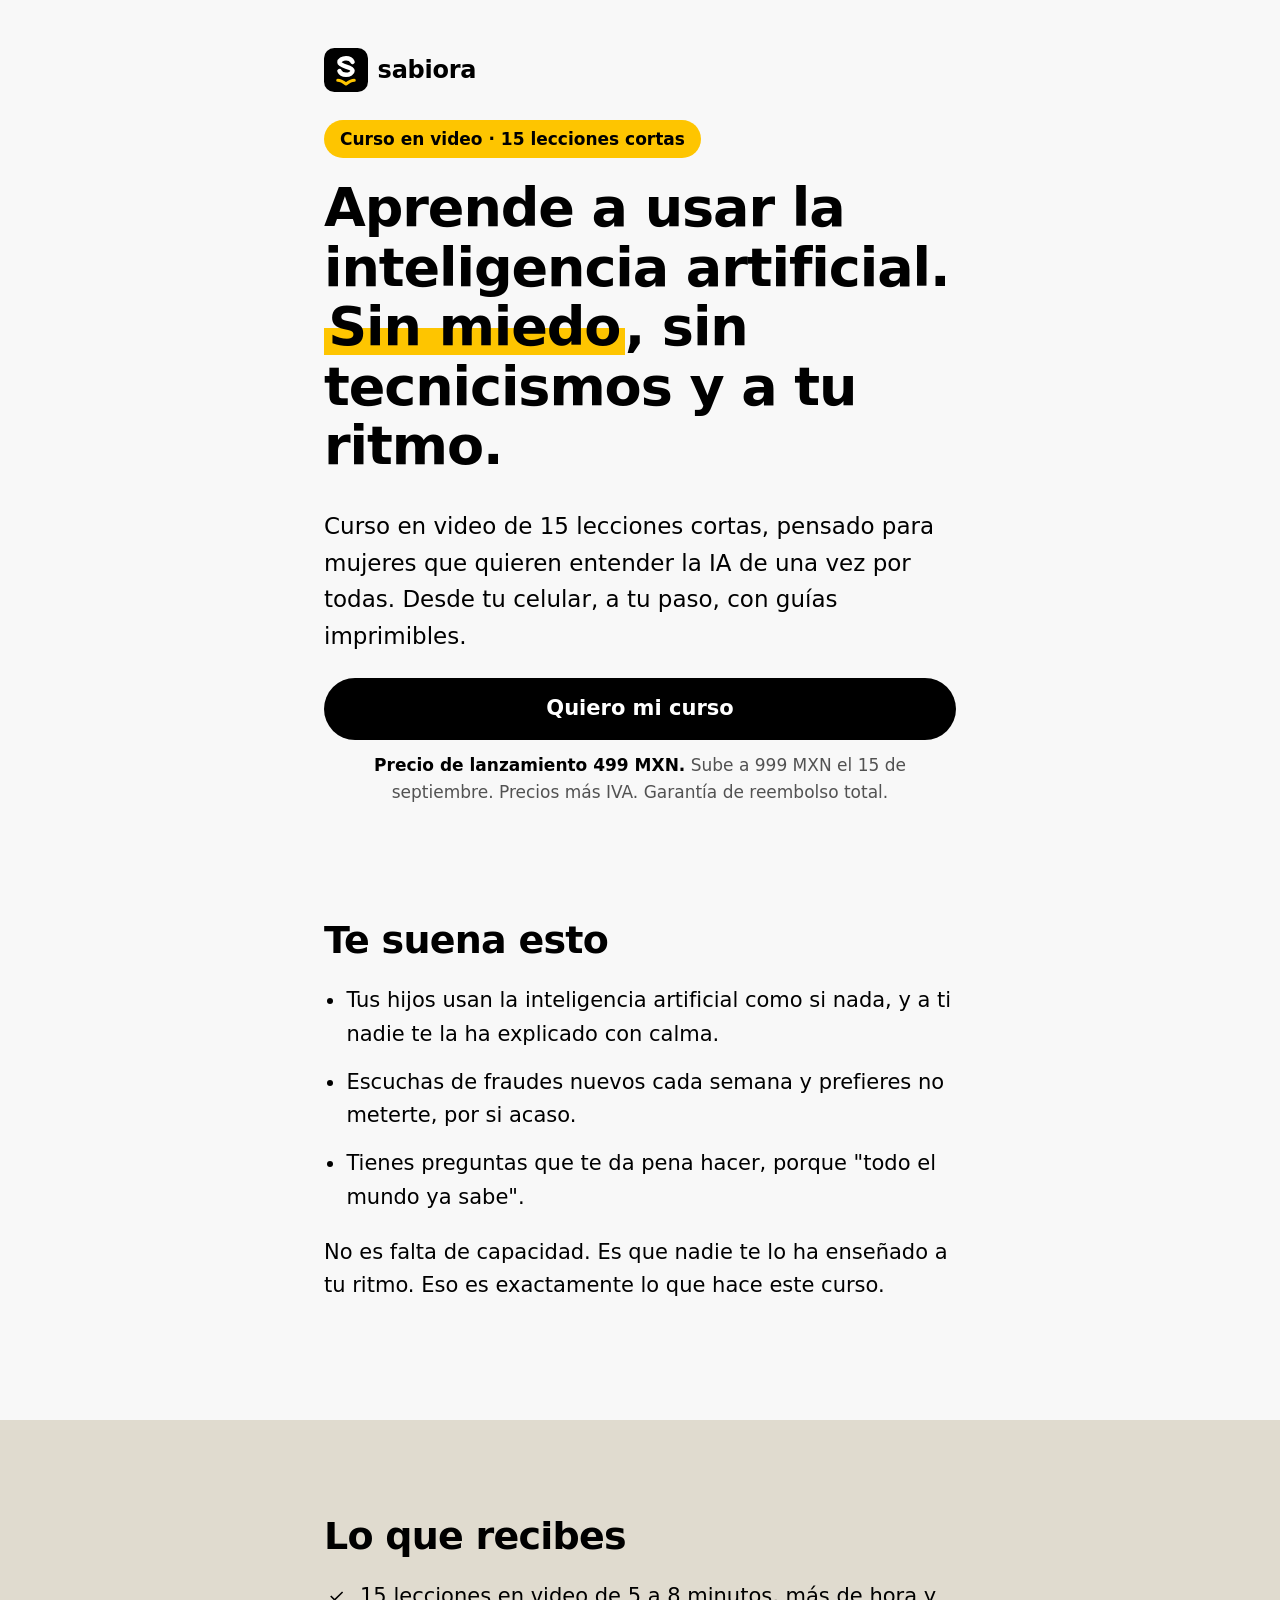
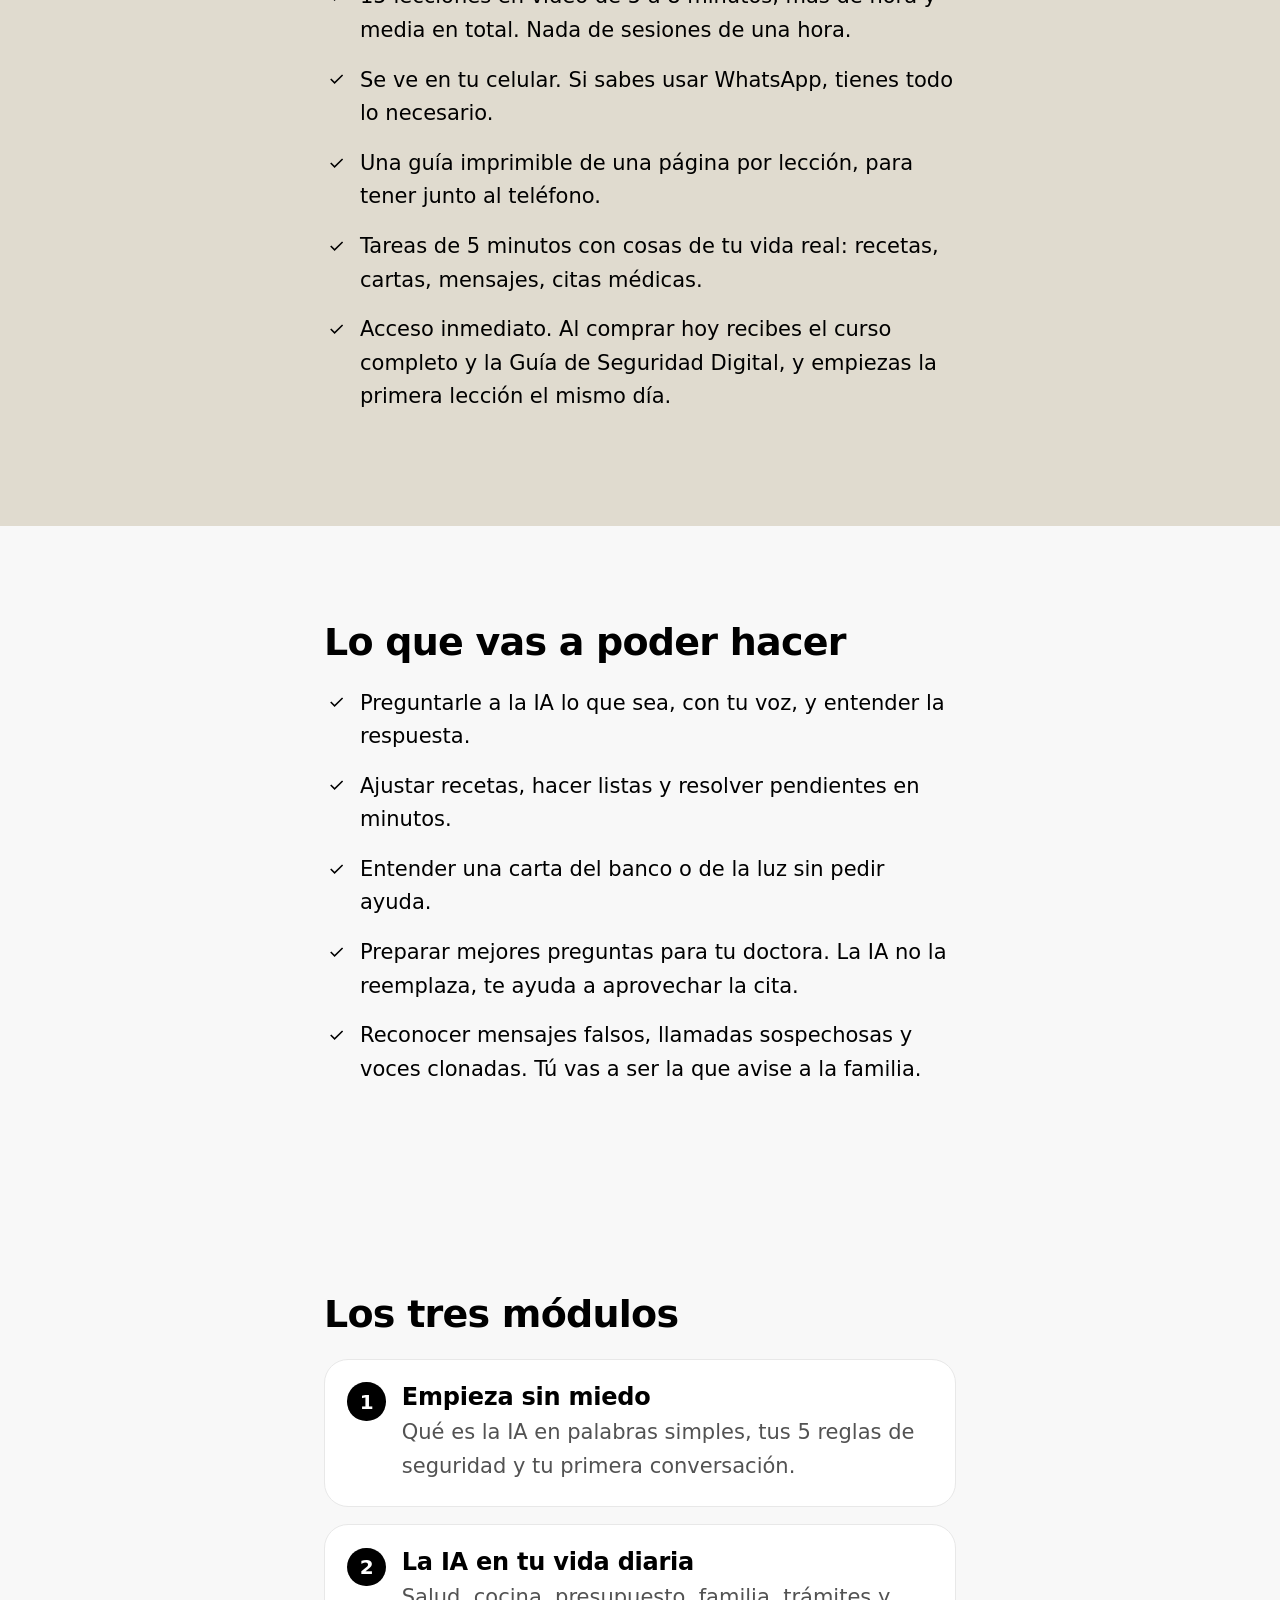
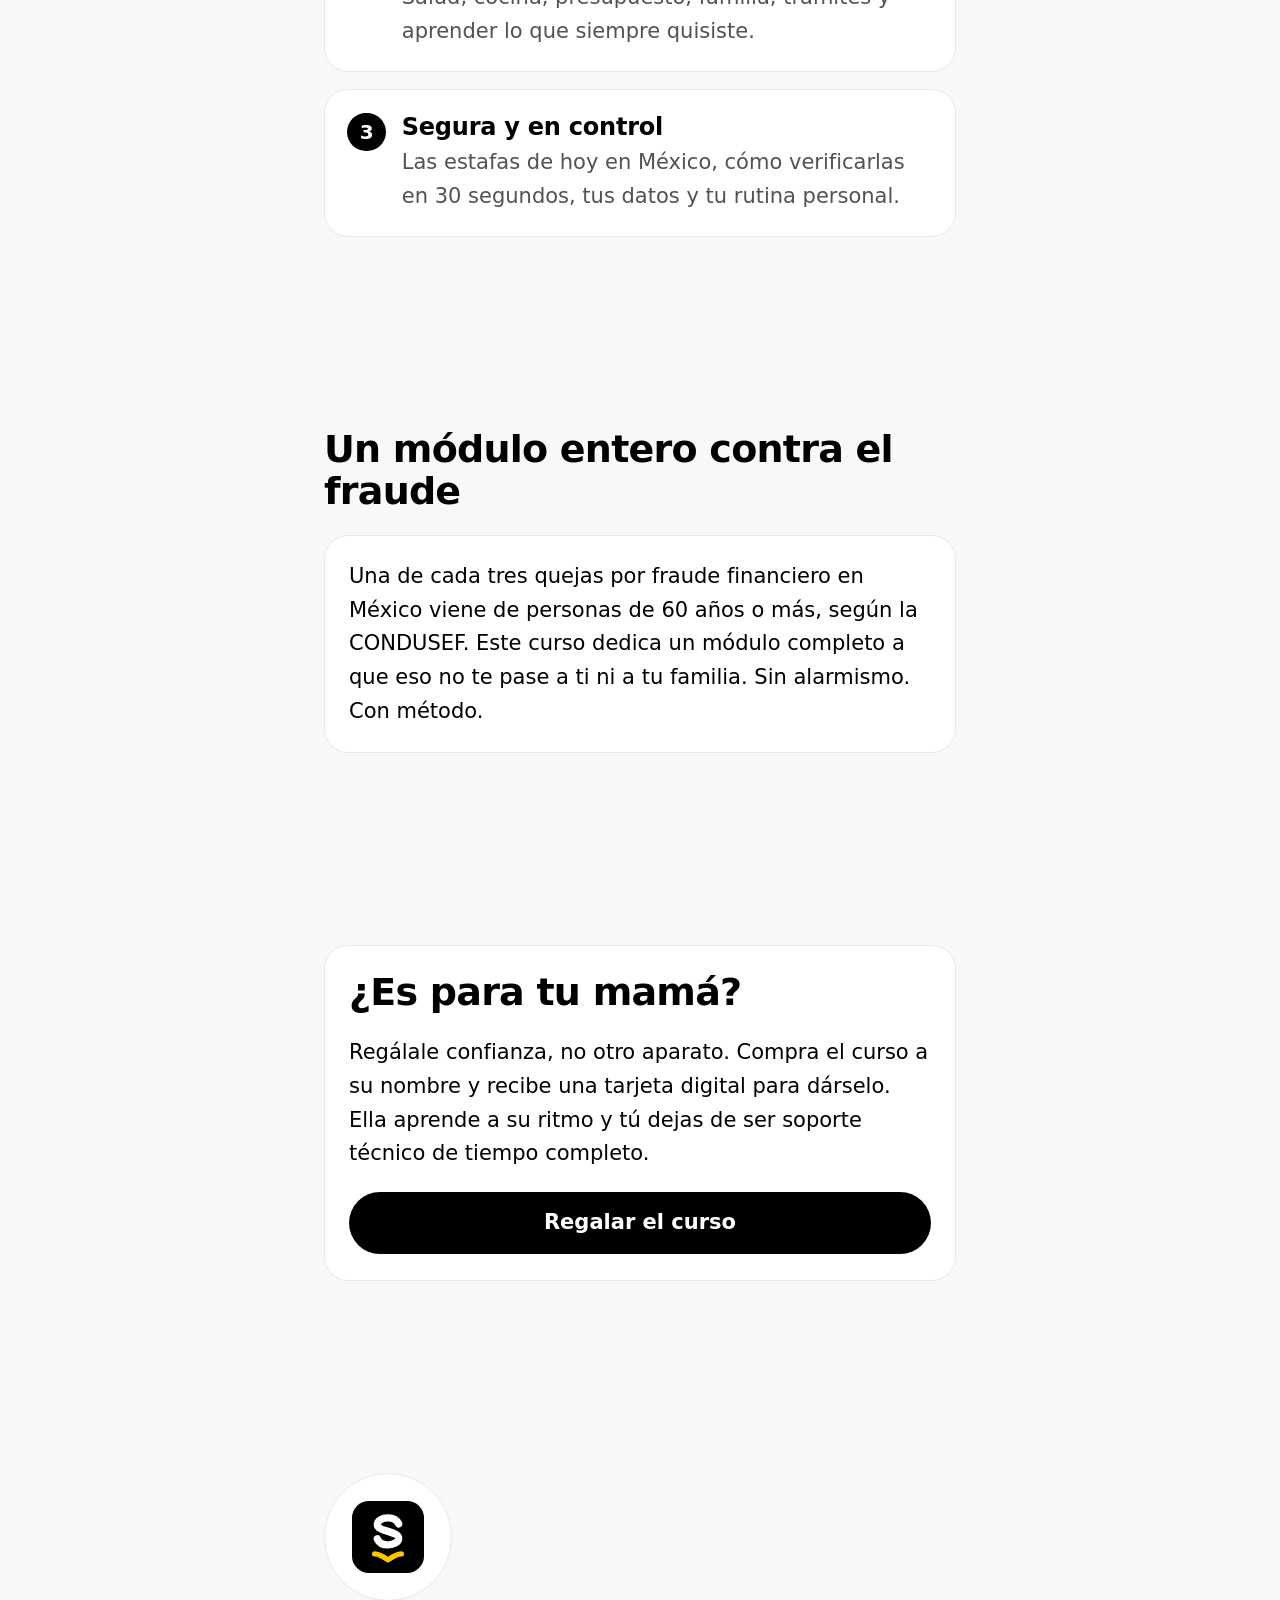
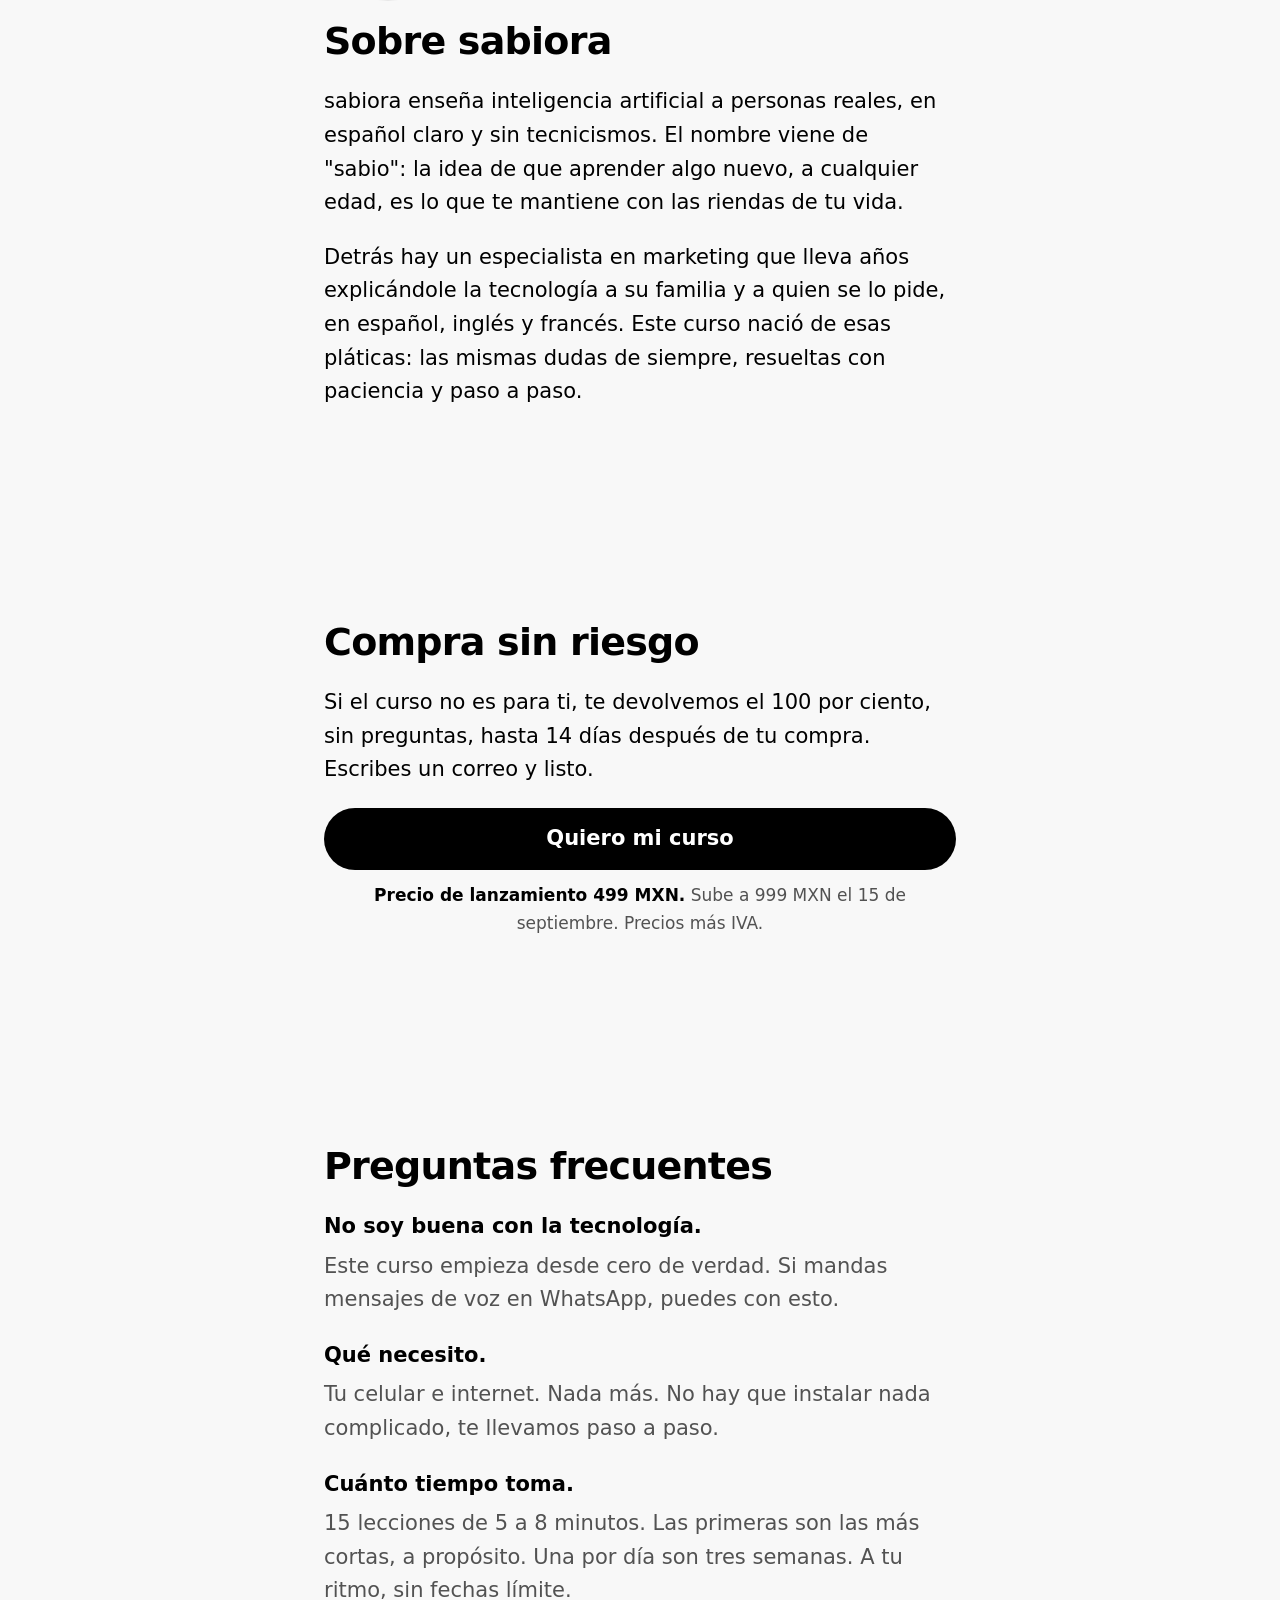
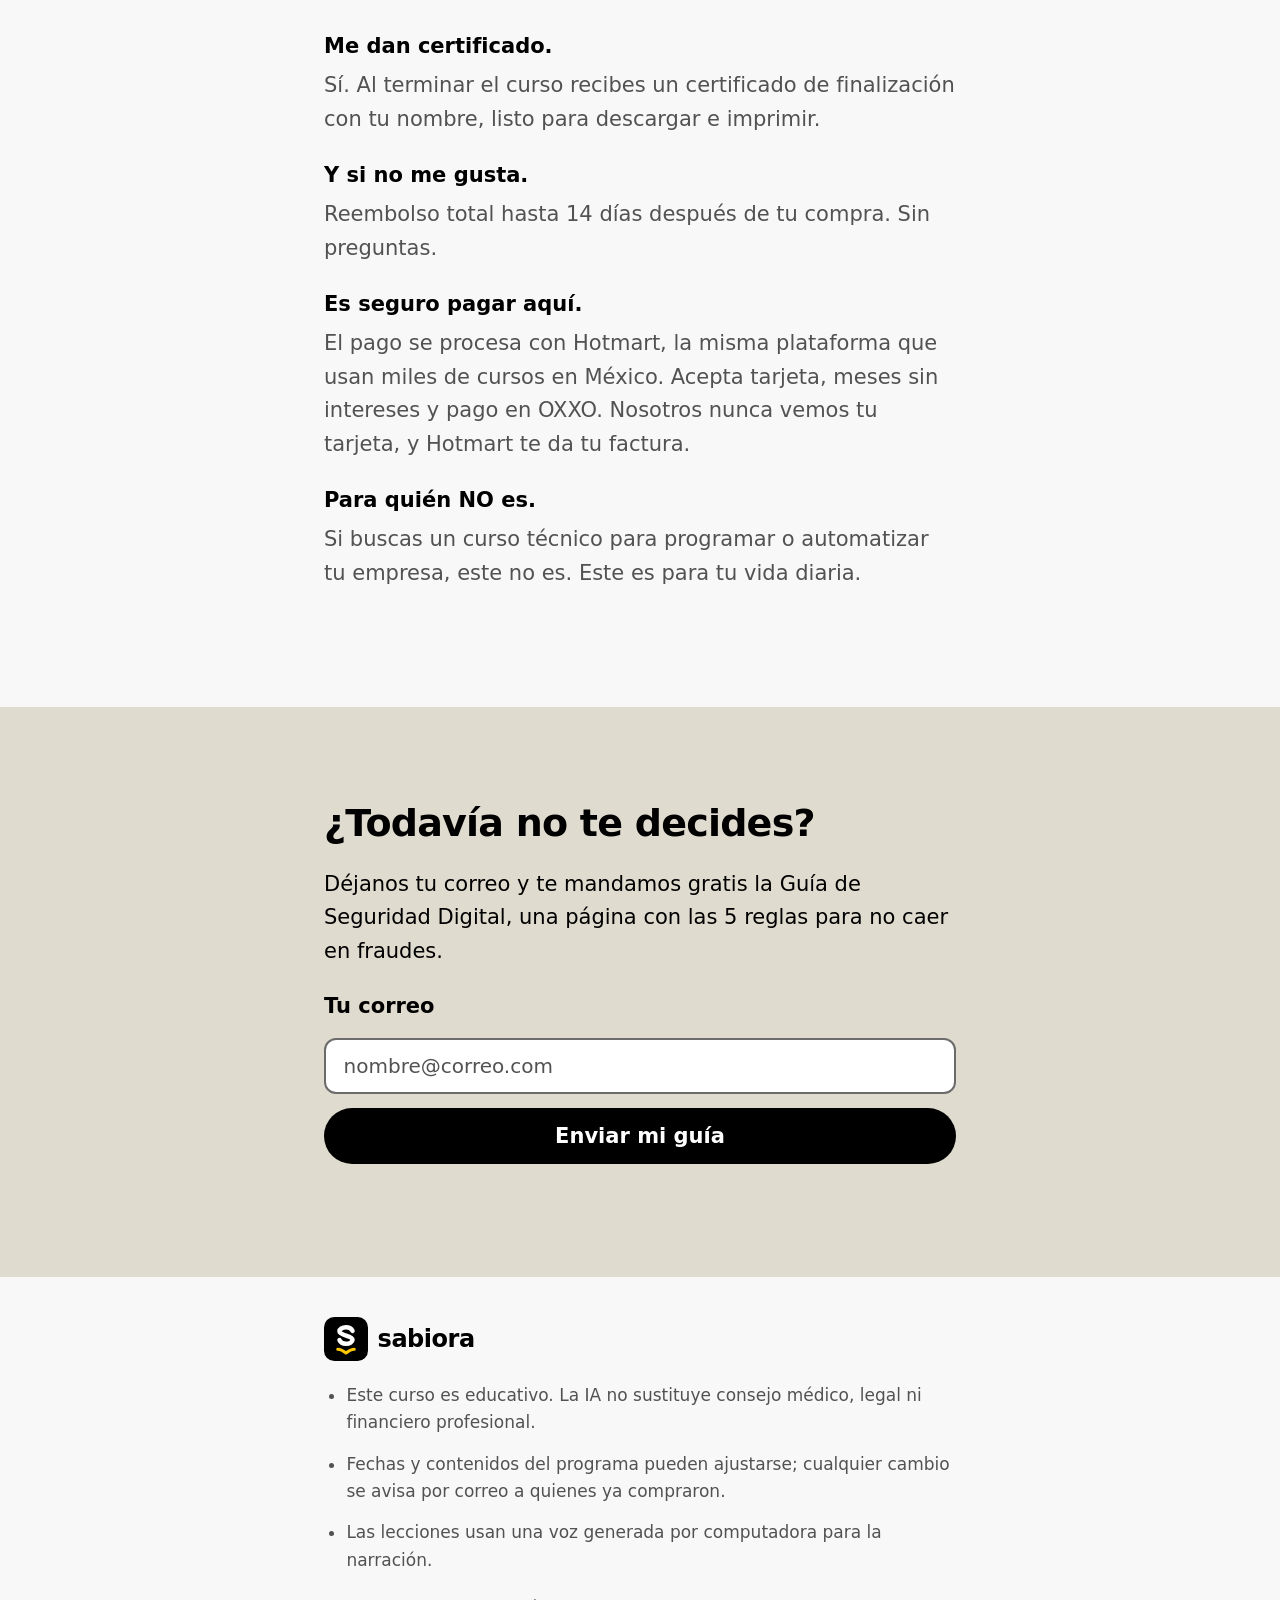
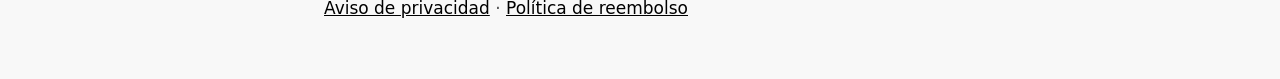
==== commit a9933cdc: "Prices shown as más IVA: 499 net, Hotmart adds tax at checkout Co-Authored-By: Claude Fable 5.1 <nor" ====
--- a/index.html
+++ b/index.html
@@ -4,7 +4,7 @@
 <meta charset="UTF-8">
 <meta name="viewport" content="width=device-width, initial-scale=1">
 <title>IA sin miedo | sabiora | Aprende a usar la inteligencia artificial a tu ritmo</title>
-<meta name="description" content="Curso en video de 15 lecciones cortas para usar la inteligencia artificial sin miedo, desde tu celular, a tu paso. Con guías imprimibles. Precio de lanzamiento 499 MXN.">
+<meta name="description" content="Curso en video de 15 lecciones cortas para usar la inteligencia artificial sin miedo, desde tu celular, a tu paso. Con guías imprimibles. Precio de lanzamiento 499 MXN más IVA.">
 <meta property="og:title" content="IA sin miedo | sabiora">
 <meta property="og:description" content="Aprende a usar la inteligencia artificial. Sin miedo, sin tecnicismos y a tu ritmo.">
 <meta property="og:type" content="website">
@@ -73,7 +73,7 @@
     <a class="btn" href="https://pay.hotmart.com/N107387737C?off=5m14s2xq" data-checkout data-event="cta_click_hero">Quiero mi curso</a>
     <p class="btn-note">
       <span class="price">Precio de lanzamiento 499 MXN.</span>
-      Sube a 999 MXN el 15 de septiembre. Garantía de reembolso total.
+      Sube a 999 MXN el 15 de septiembre. Precios más IVA. Garantía de reembolso total.
     </p>
   </div>
 </header>
@@ -218,7 +218,7 @@
     <p>Si el curso no es para ti, te devolvemos el 100 por ciento, sin preguntas, hasta 14 días después
       de tu compra. Escribes un correo y listo.</p>
     <a class="btn" href="https://pay.hotmart.com/N107387737C?off=5m14s2xq" data-checkout data-event="cta_click_hero">Quiero mi curso</a>
-    <p class="btn-note"><span class="price">Precio de lanzamiento 499 MXN.</span> Sube a 999 MXN el 15 de septiembre.</p>
+    <p class="btn-note"><span class="price">Precio de lanzamiento 499 MXN.</span> Sube a 999 MXN el 15 de septiembre. Precios más IVA.</p>
   </div>
 </section>
 
@@ -299,7 +299,7 @@
      STICKY MOBILE CTA
      ============================================================ -->
 <div class="sticky-cta" role="complementary" aria-label="Comprar el curso">
-  <span class="price">Lanzamiento<br>499 MXN</span>
+  <span class="price">Lanzamiento<br>499 MXN más IVA</span>
   <a class="btn" href="https://pay.hotmart.com/N107387737C?off=5m14s2xq" data-checkout data-event="cta_click_hero">Quiero mi curso</a>
 </div>
 
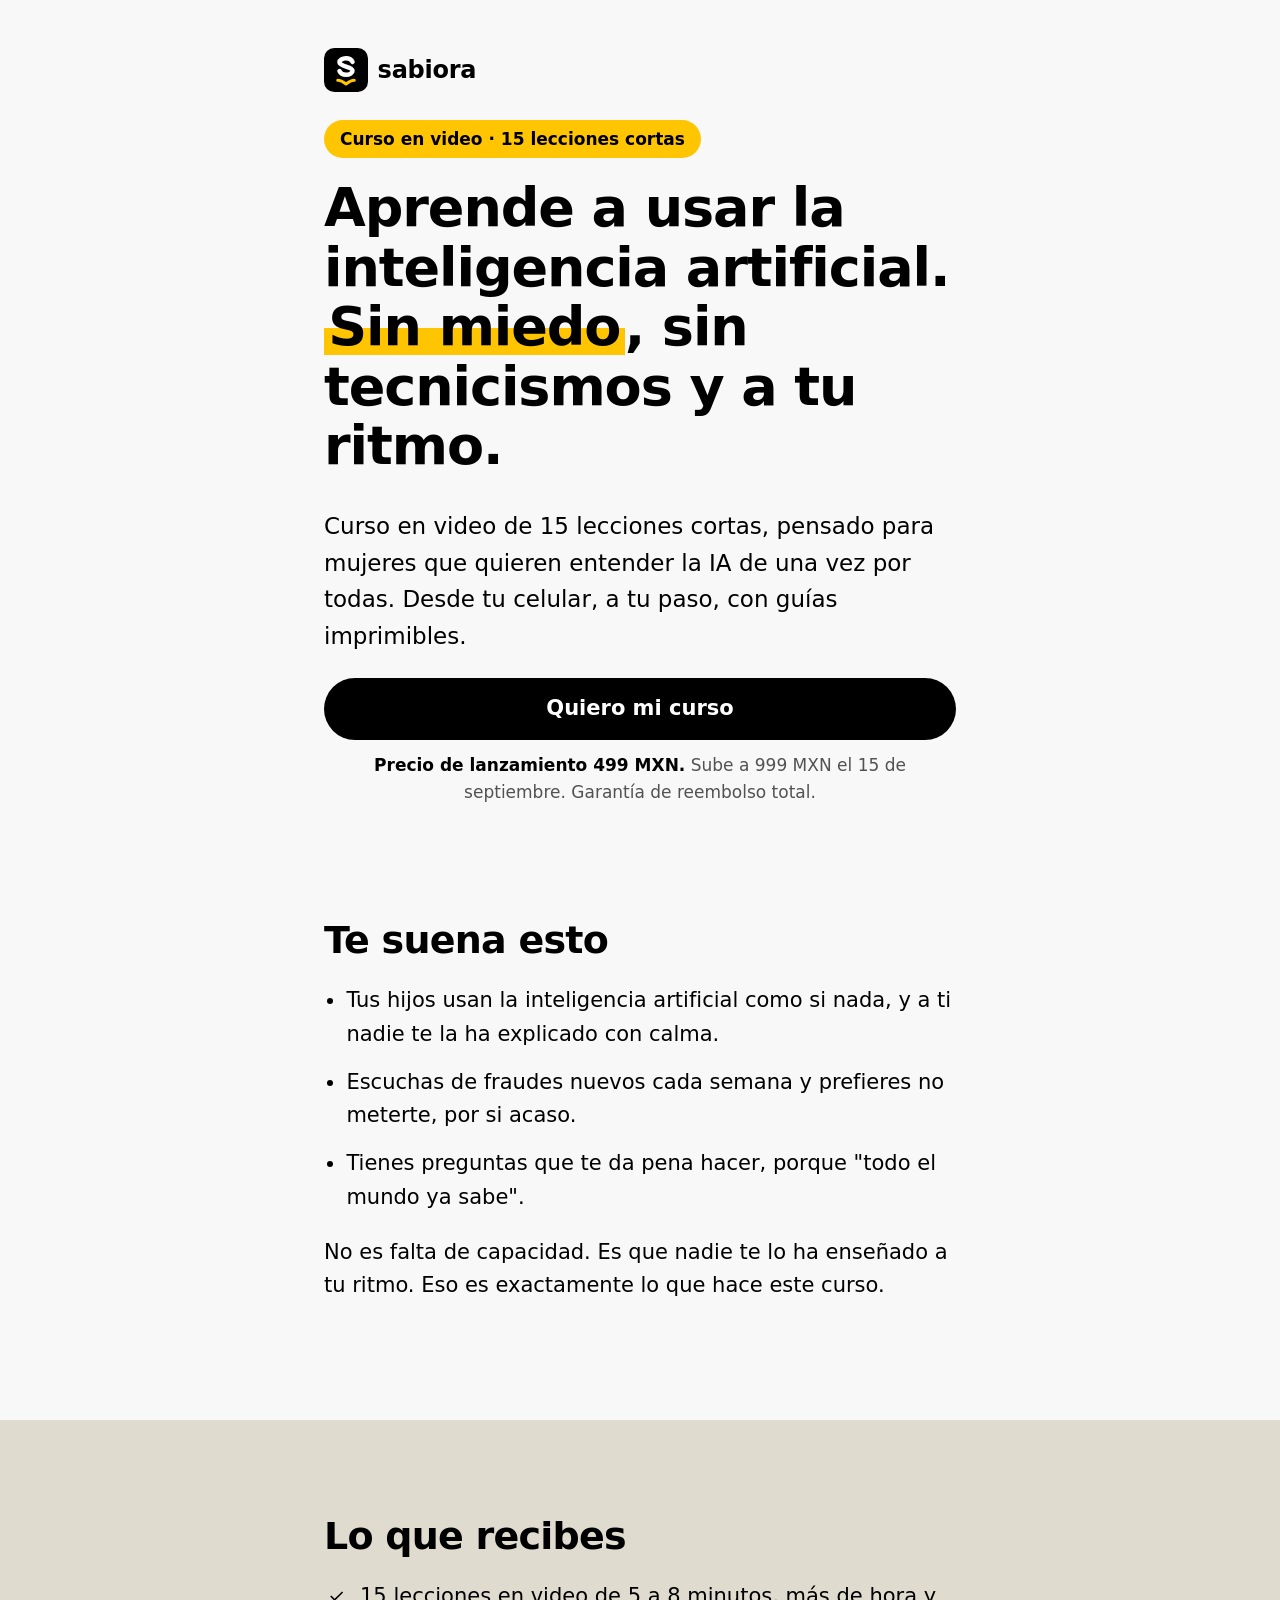
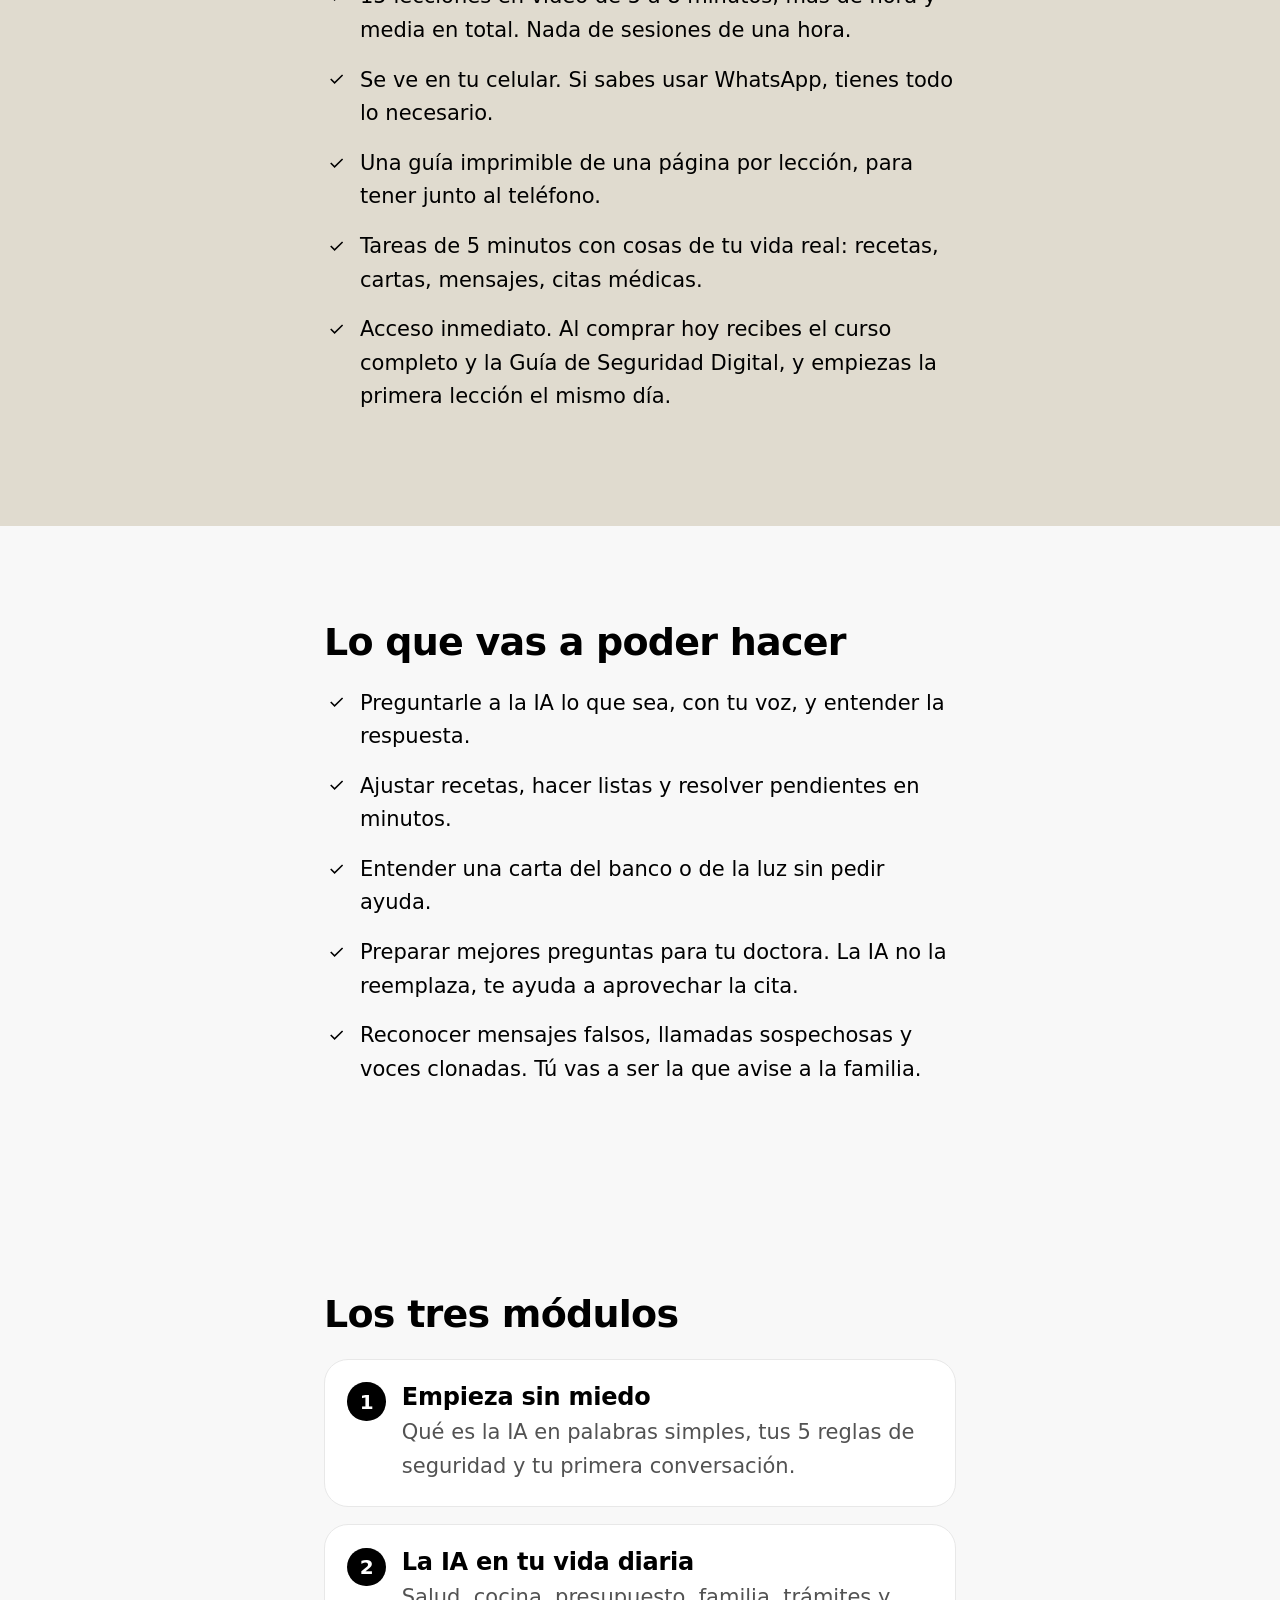
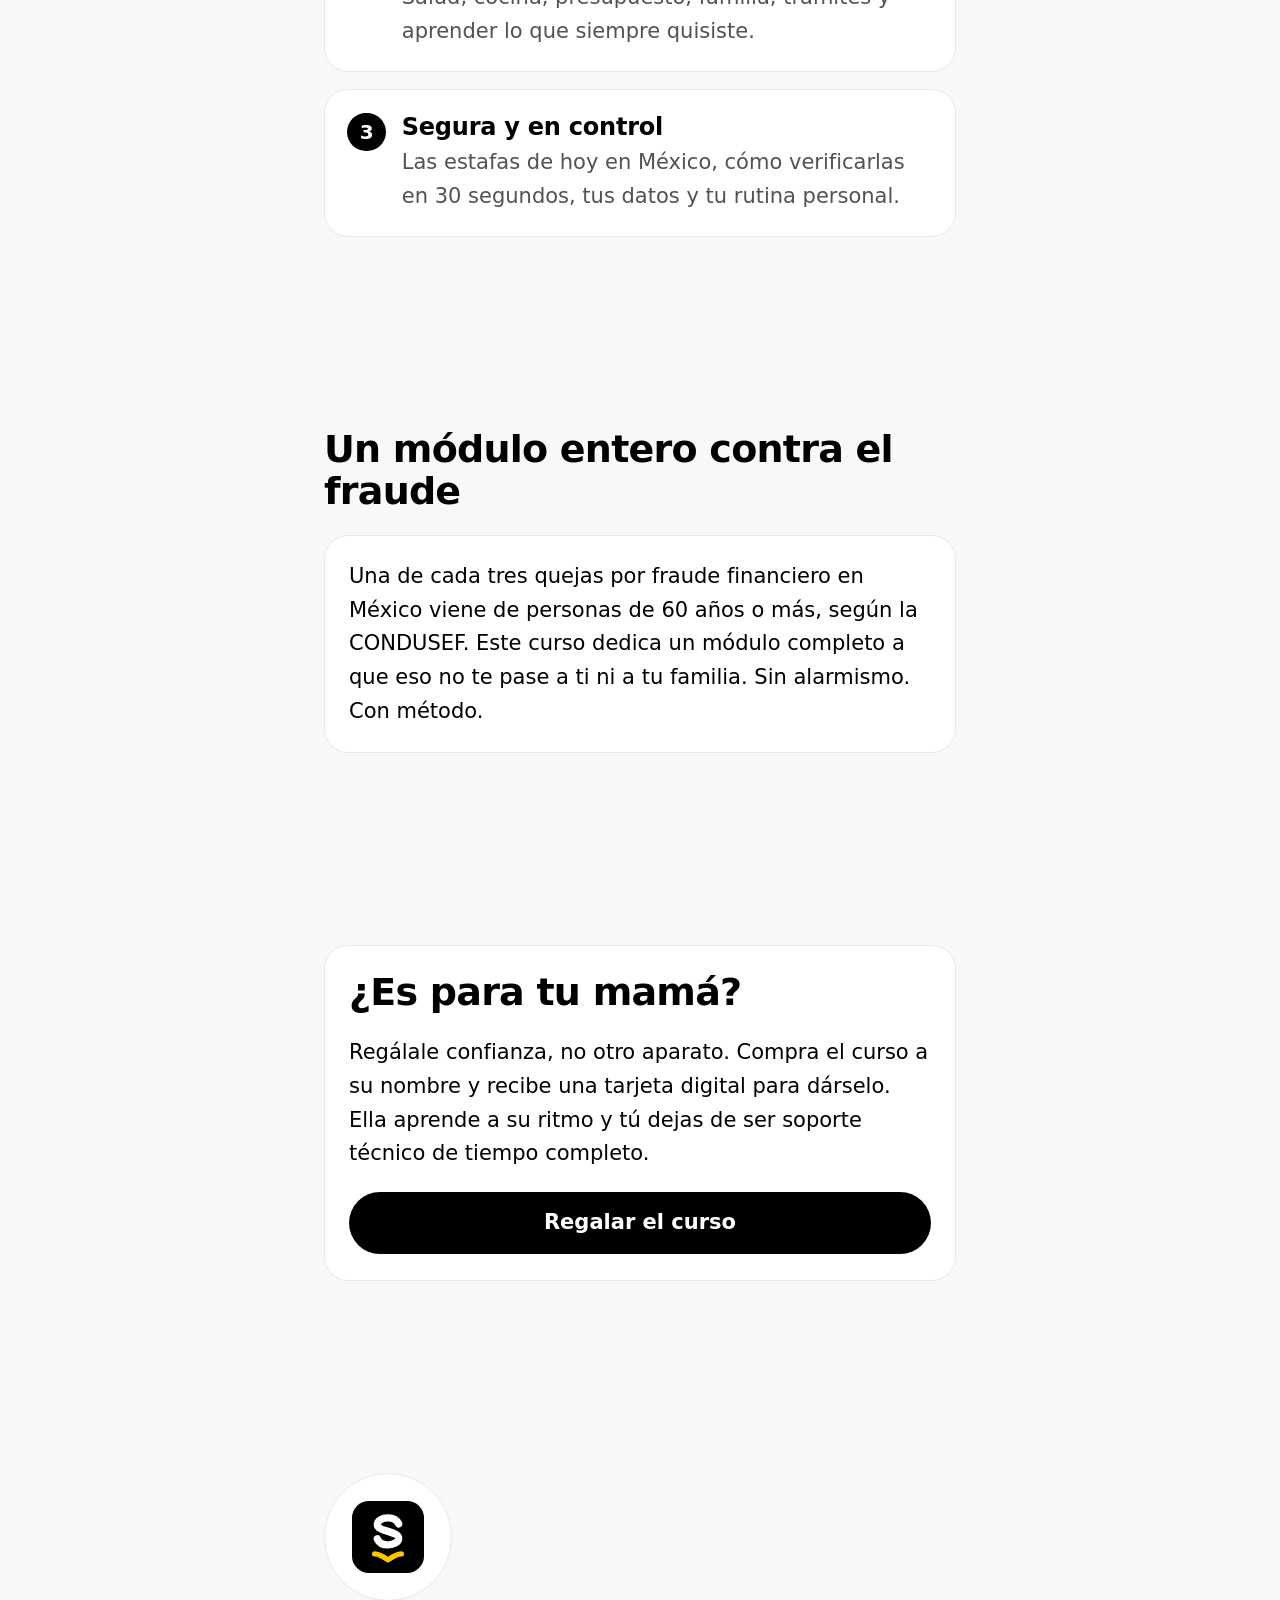
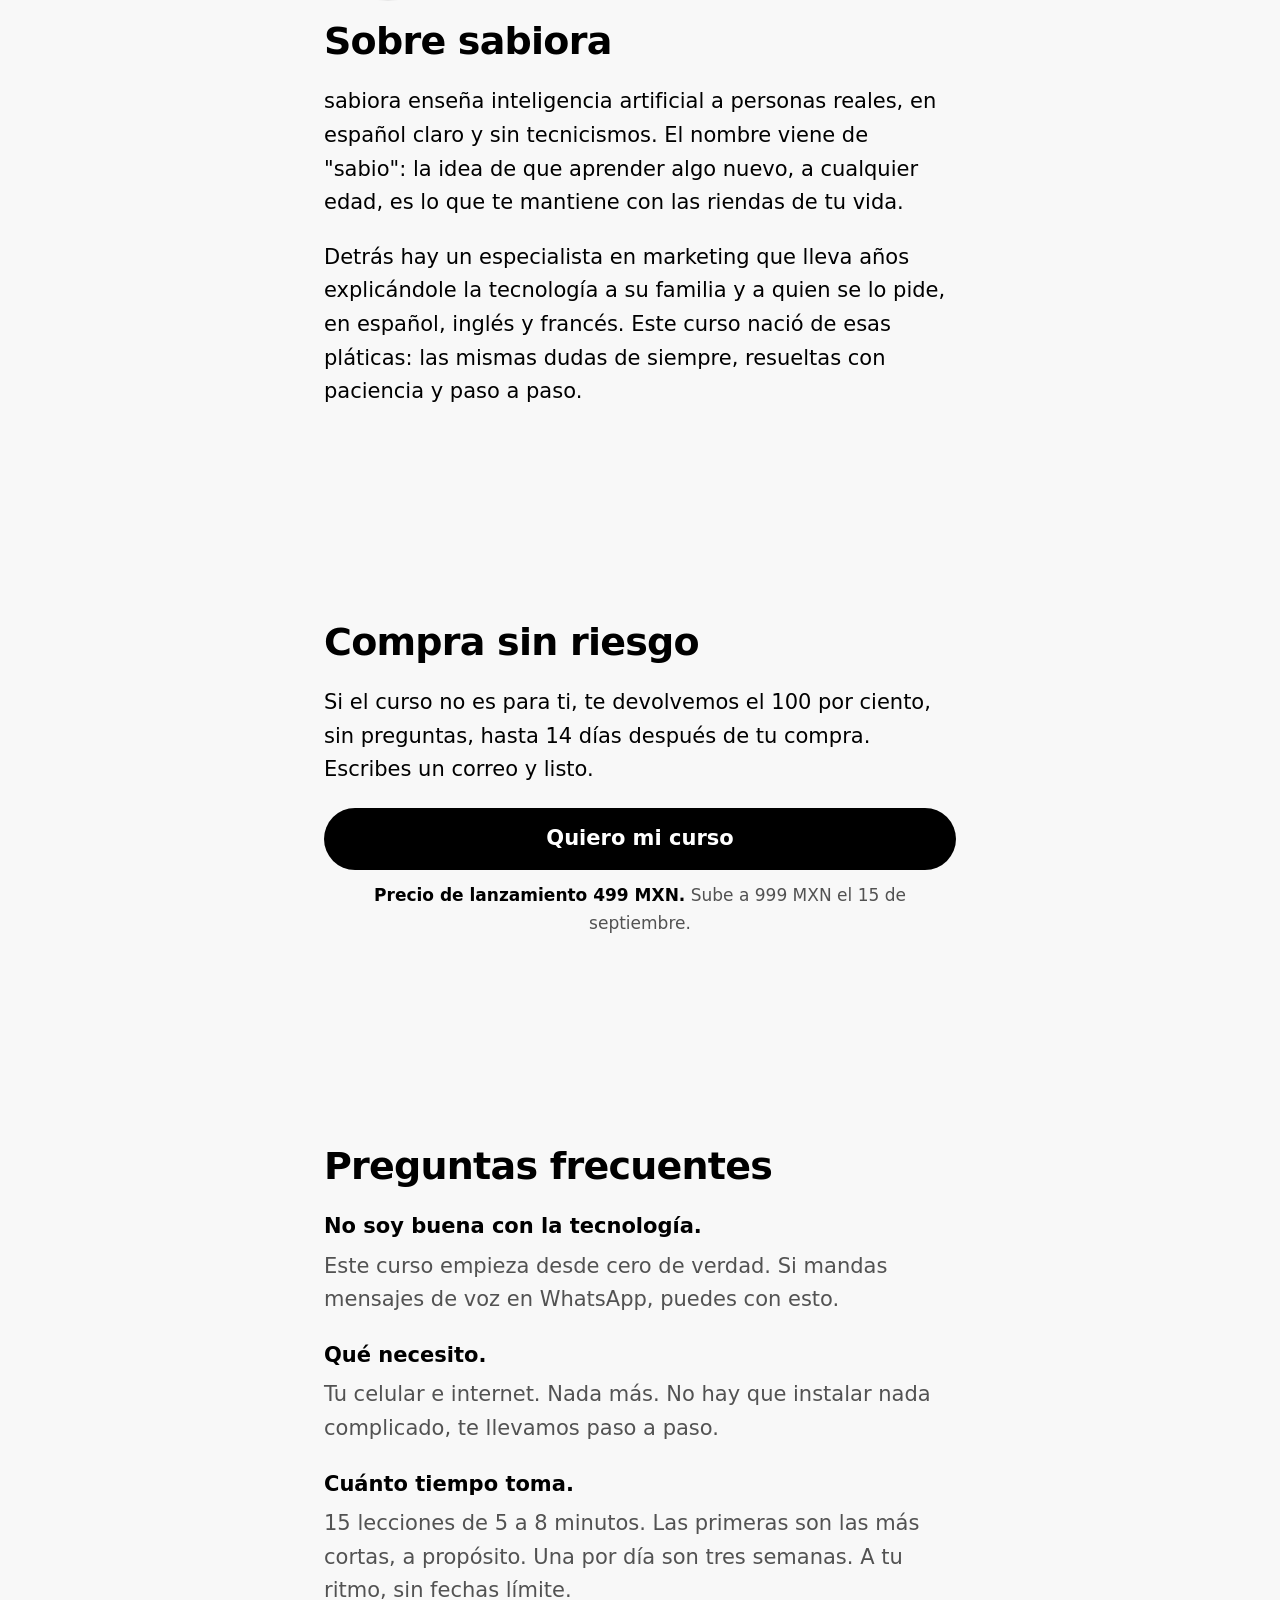
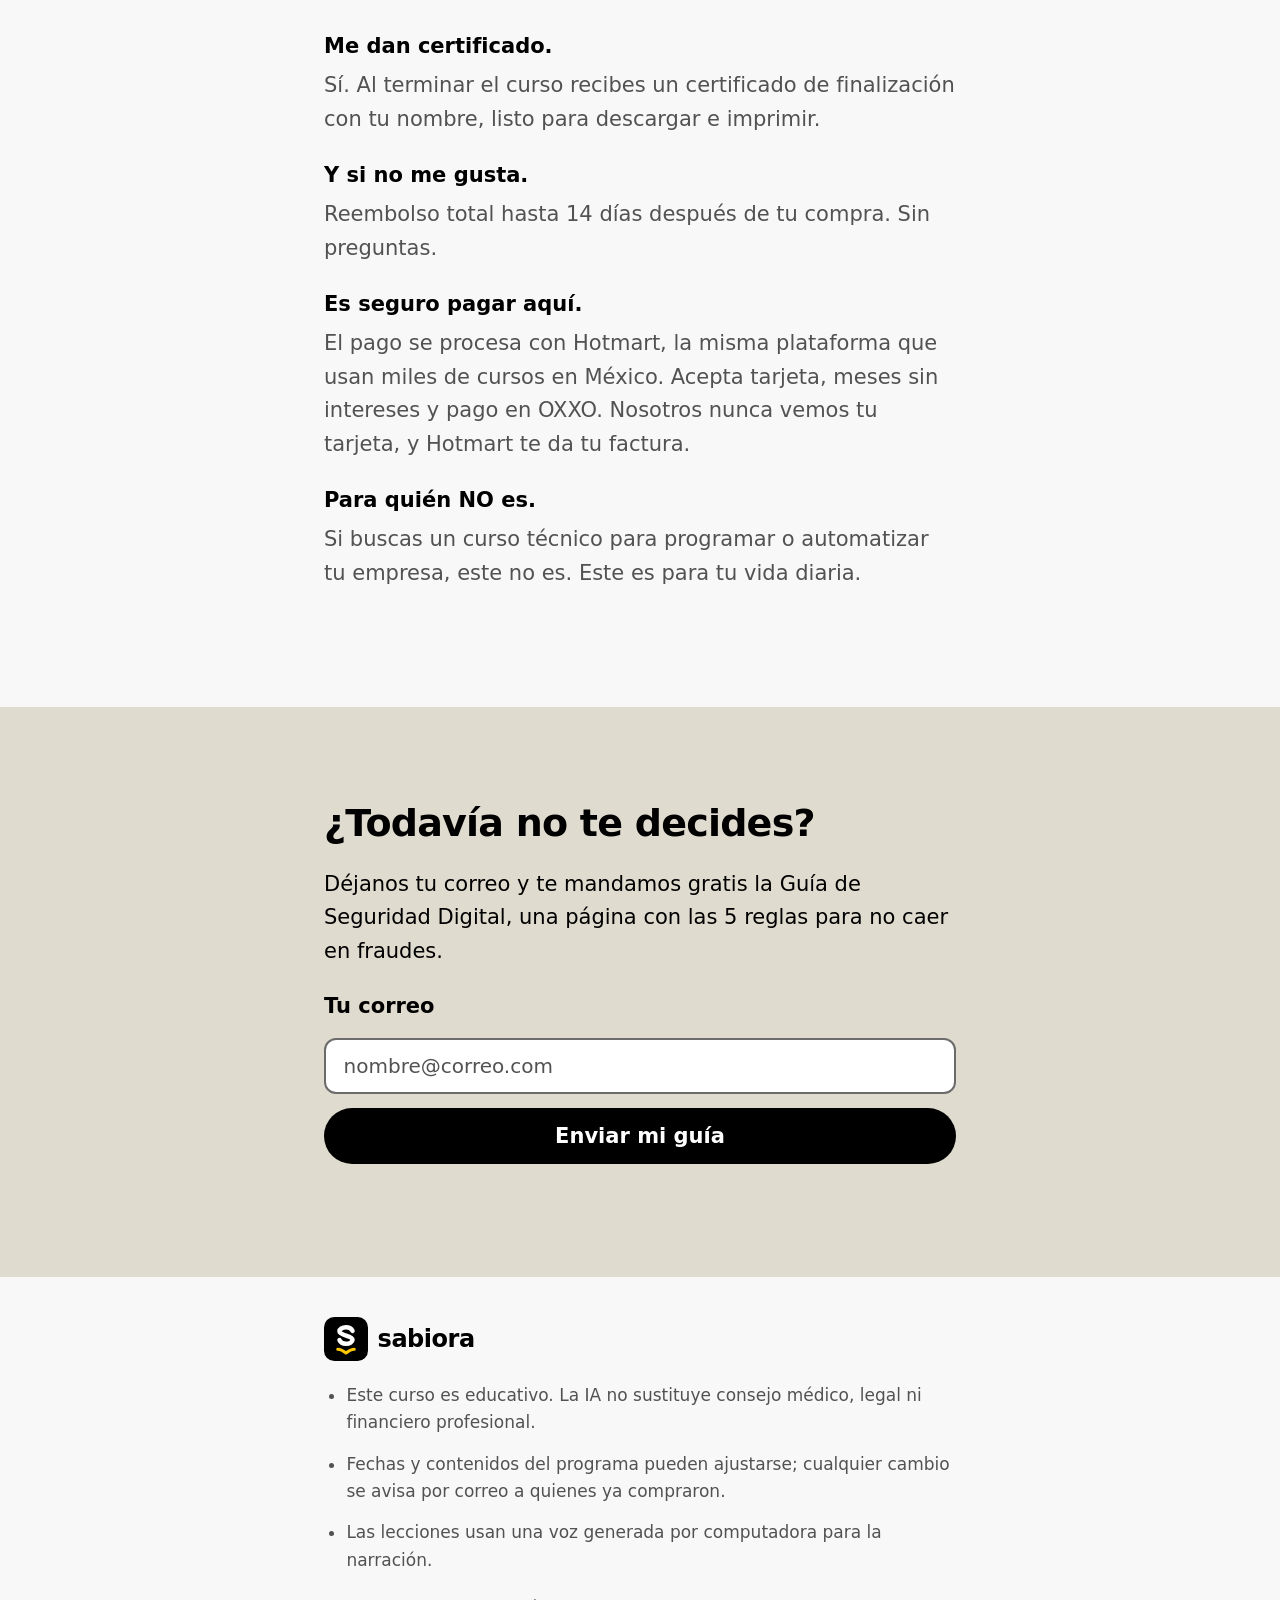
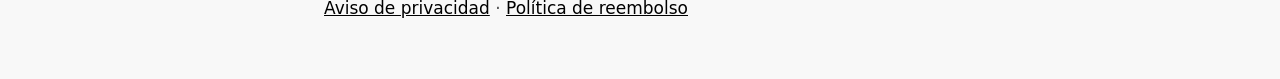
==== commit 3f68c1f7: "Prices back to plain 499 MXN: Hotmart offer now tax-inclusive Co-Authored-By: Claude Fable 5.1 <nore" ====
--- a/index.html
+++ b/index.html
@@ -4,7 +4,7 @@
 <meta charset="UTF-8">
 <meta name="viewport" content="width=device-width, initial-scale=1">
 <title>IA sin miedo | sabiora | Aprende a usar la inteligencia artificial a tu ritmo</title>
-<meta name="description" content="Curso en video de 15 lecciones cortas para usar la inteligencia artificial sin miedo, desde tu celular, a tu paso. Con guías imprimibles. Precio de lanzamiento 499 MXN más IVA.">
+<meta name="description" content="Curso en video de 15 lecciones cortas para usar la inteligencia artificial sin miedo, desde tu celular, a tu paso. Con guías imprimibles. Precio de lanzamiento 499 MXN.">
 <meta property="og:title" content="IA sin miedo | sabiora">
 <meta property="og:description" content="Aprende a usar la inteligencia artificial. Sin miedo, sin tecnicismos y a tu ritmo.">
 <meta property="og:type" content="website">
@@ -73,7 +73,7 @@
     <a class="btn" href="https://pay.hotmart.com/N107387737C?off=5m14s2xq" data-checkout data-event="cta_click_hero">Quiero mi curso</a>
     <p class="btn-note">
       <span class="price">Precio de lanzamiento 499 MXN.</span>
-      Sube a 999 MXN el 15 de septiembre. Precios más IVA. Garantía de reembolso total.
+      Sube a 999 MXN el 15 de septiembre. Garantía de reembolso total.
     </p>
   </div>
 </header>
@@ -218,7 +218,7 @@
     <p>Si el curso no es para ti, te devolvemos el 100 por ciento, sin preguntas, hasta 14 días después
       de tu compra. Escribes un correo y listo.</p>
     <a class="btn" href="https://pay.hotmart.com/N107387737C?off=5m14s2xq" data-checkout data-event="cta_click_hero">Quiero mi curso</a>
-    <p class="btn-note"><span class="price">Precio de lanzamiento 499 MXN.</span> Sube a 999 MXN el 15 de septiembre. Precios más IVA.</p>
+    <p class="btn-note"><span class="price">Precio de lanzamiento 499 MXN.</span> Sube a 999 MXN el 15 de septiembre.</p>
   </div>
 </section>
 
@@ -299,7 +299,7 @@
      STICKY MOBILE CTA
      ============================================================ -->
 <div class="sticky-cta" role="complementary" aria-label="Comprar el curso">
-  <span class="price">Lanzamiento<br>499 MXN más IVA</span>
+  <span class="price">Lanzamiento<br>499 MXN</span>
   <a class="btn" href="https://pay.hotmart.com/N107387737C?off=5m14s2xq" data-checkout data-event="cta_click_hero">Quiero mi curso</a>
 </div>
 
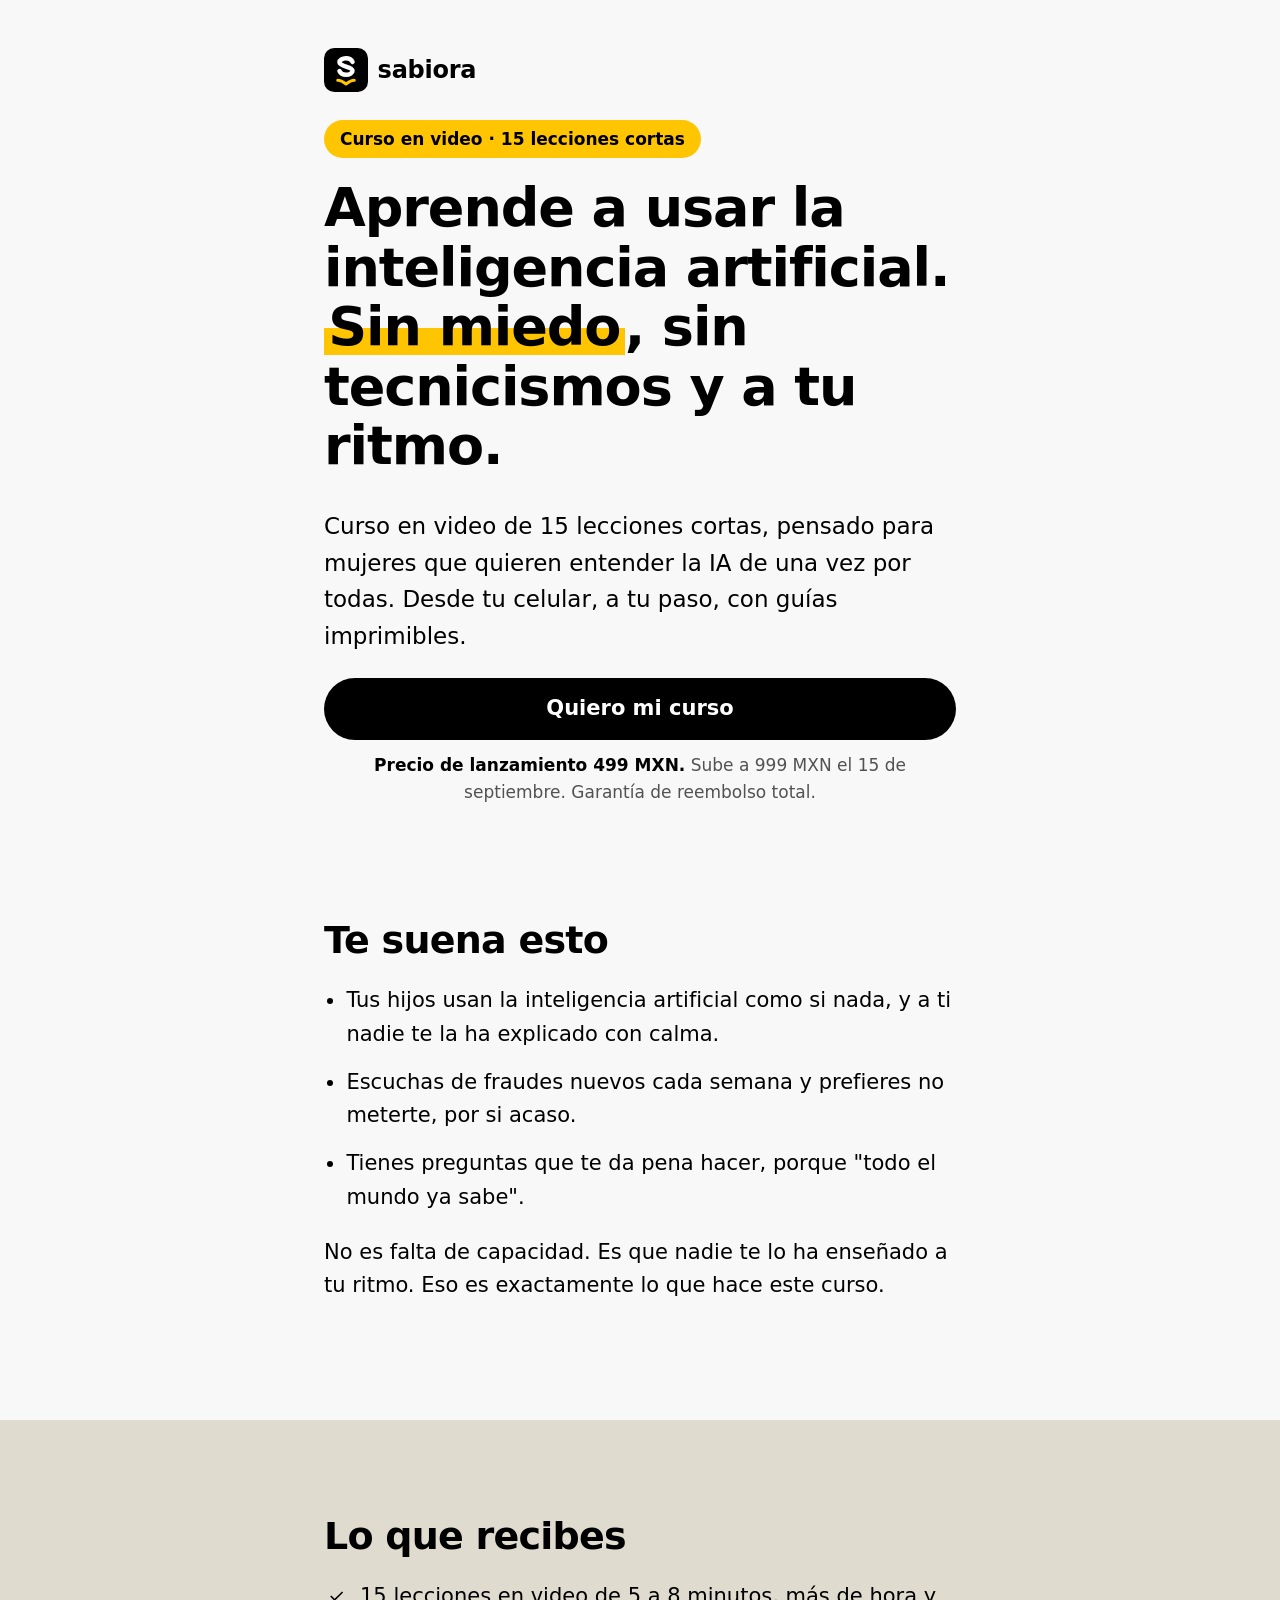
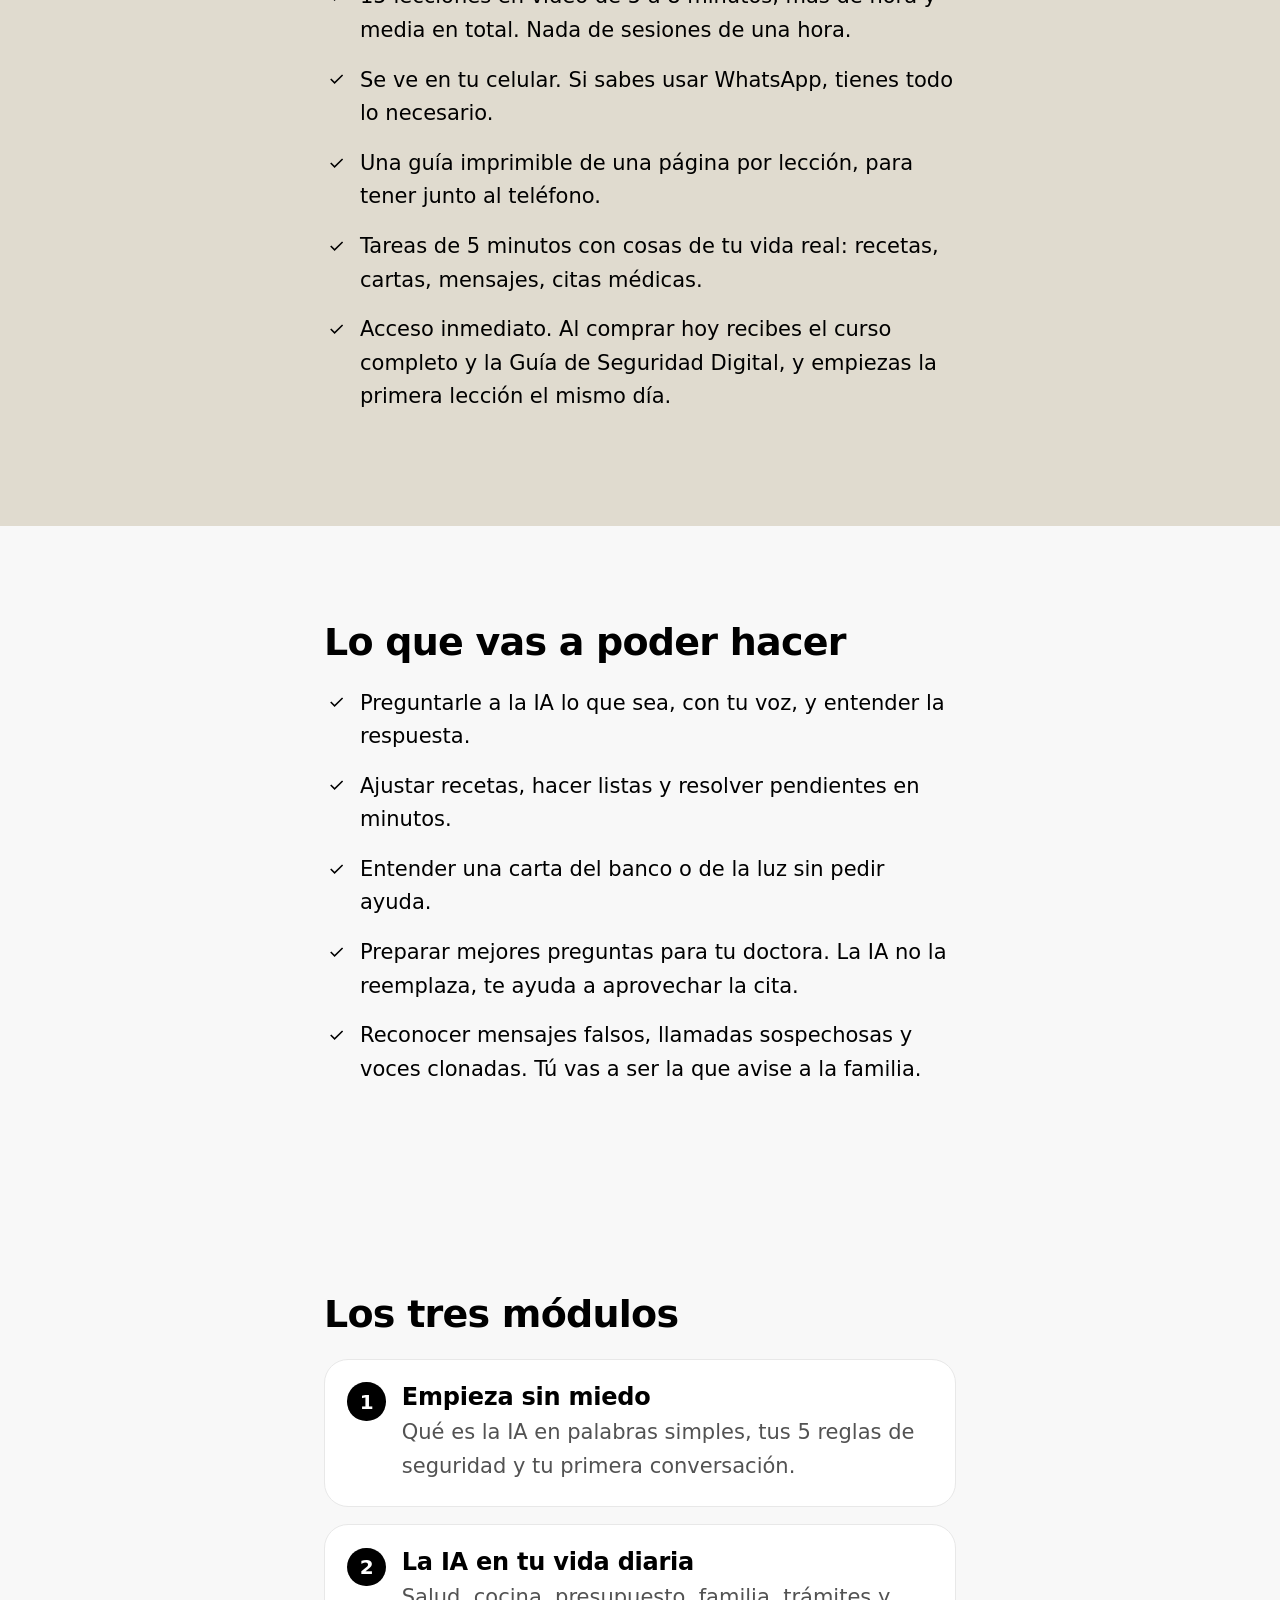
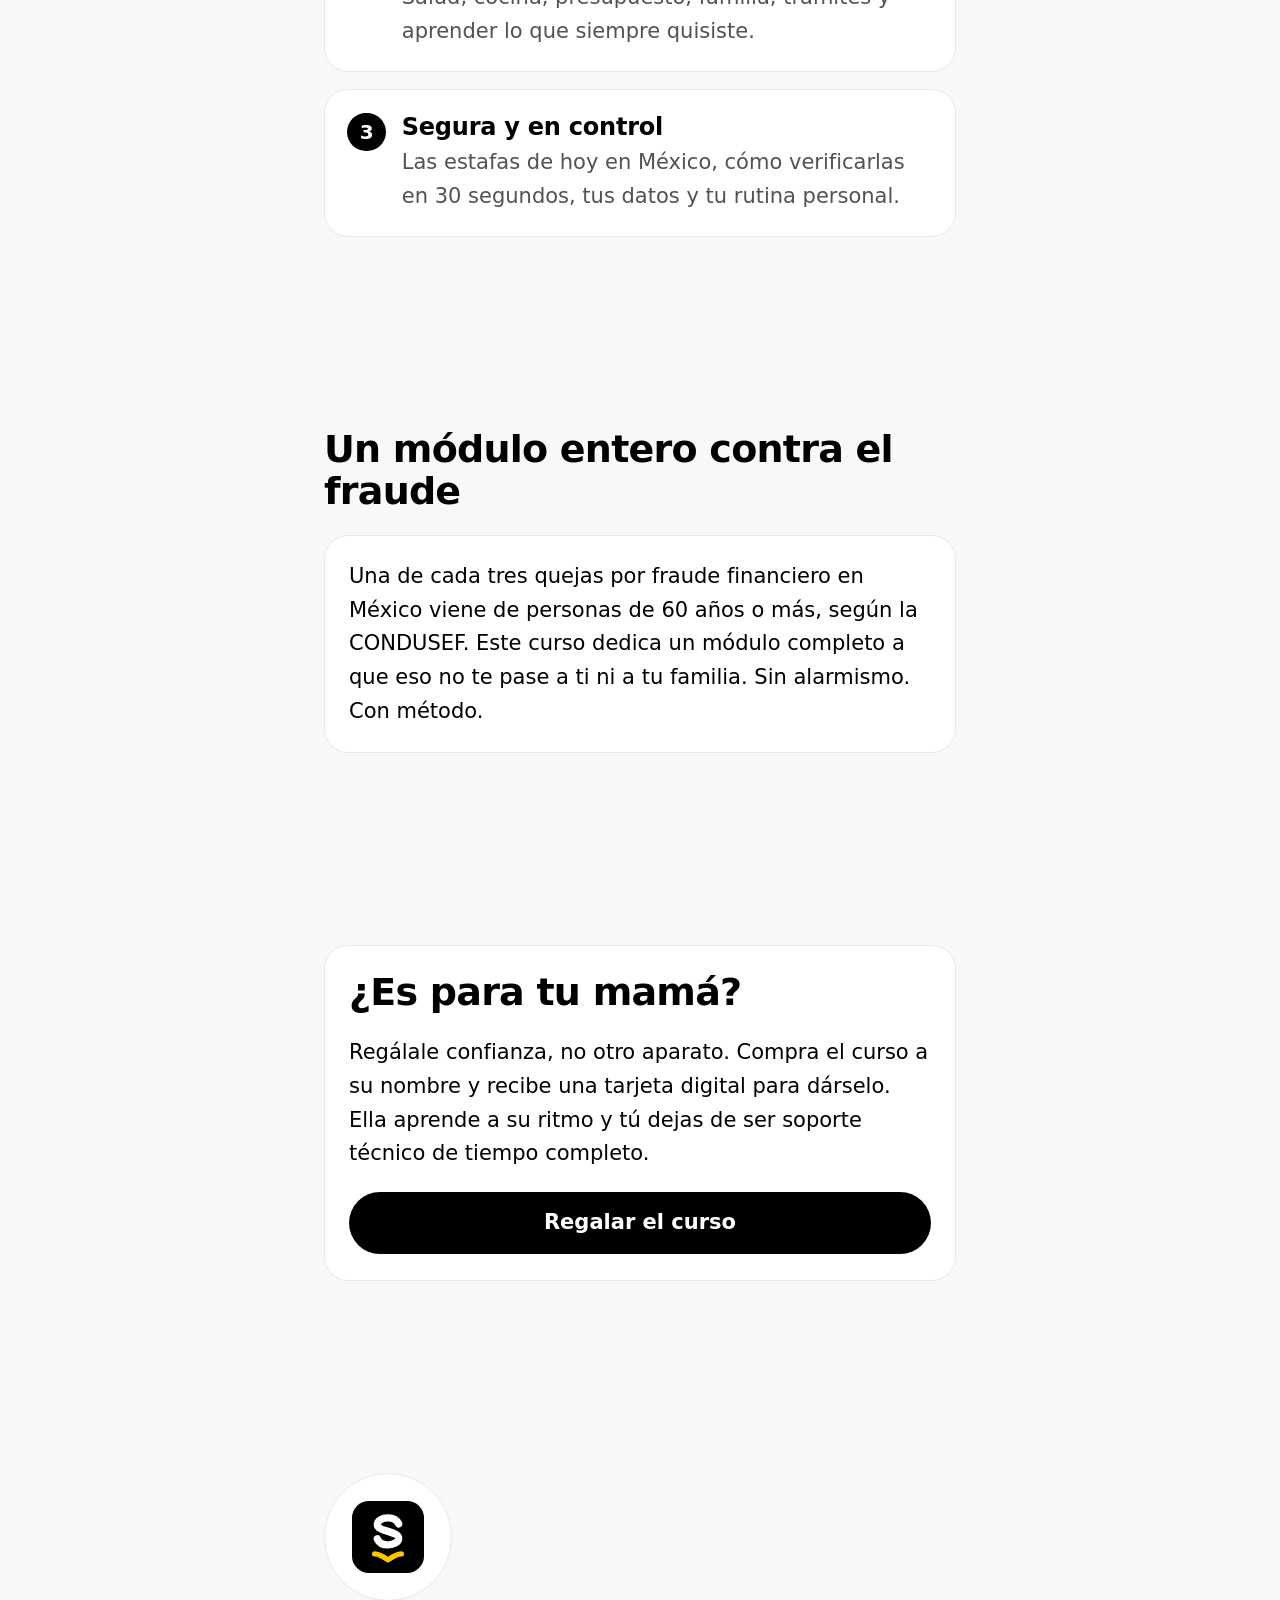
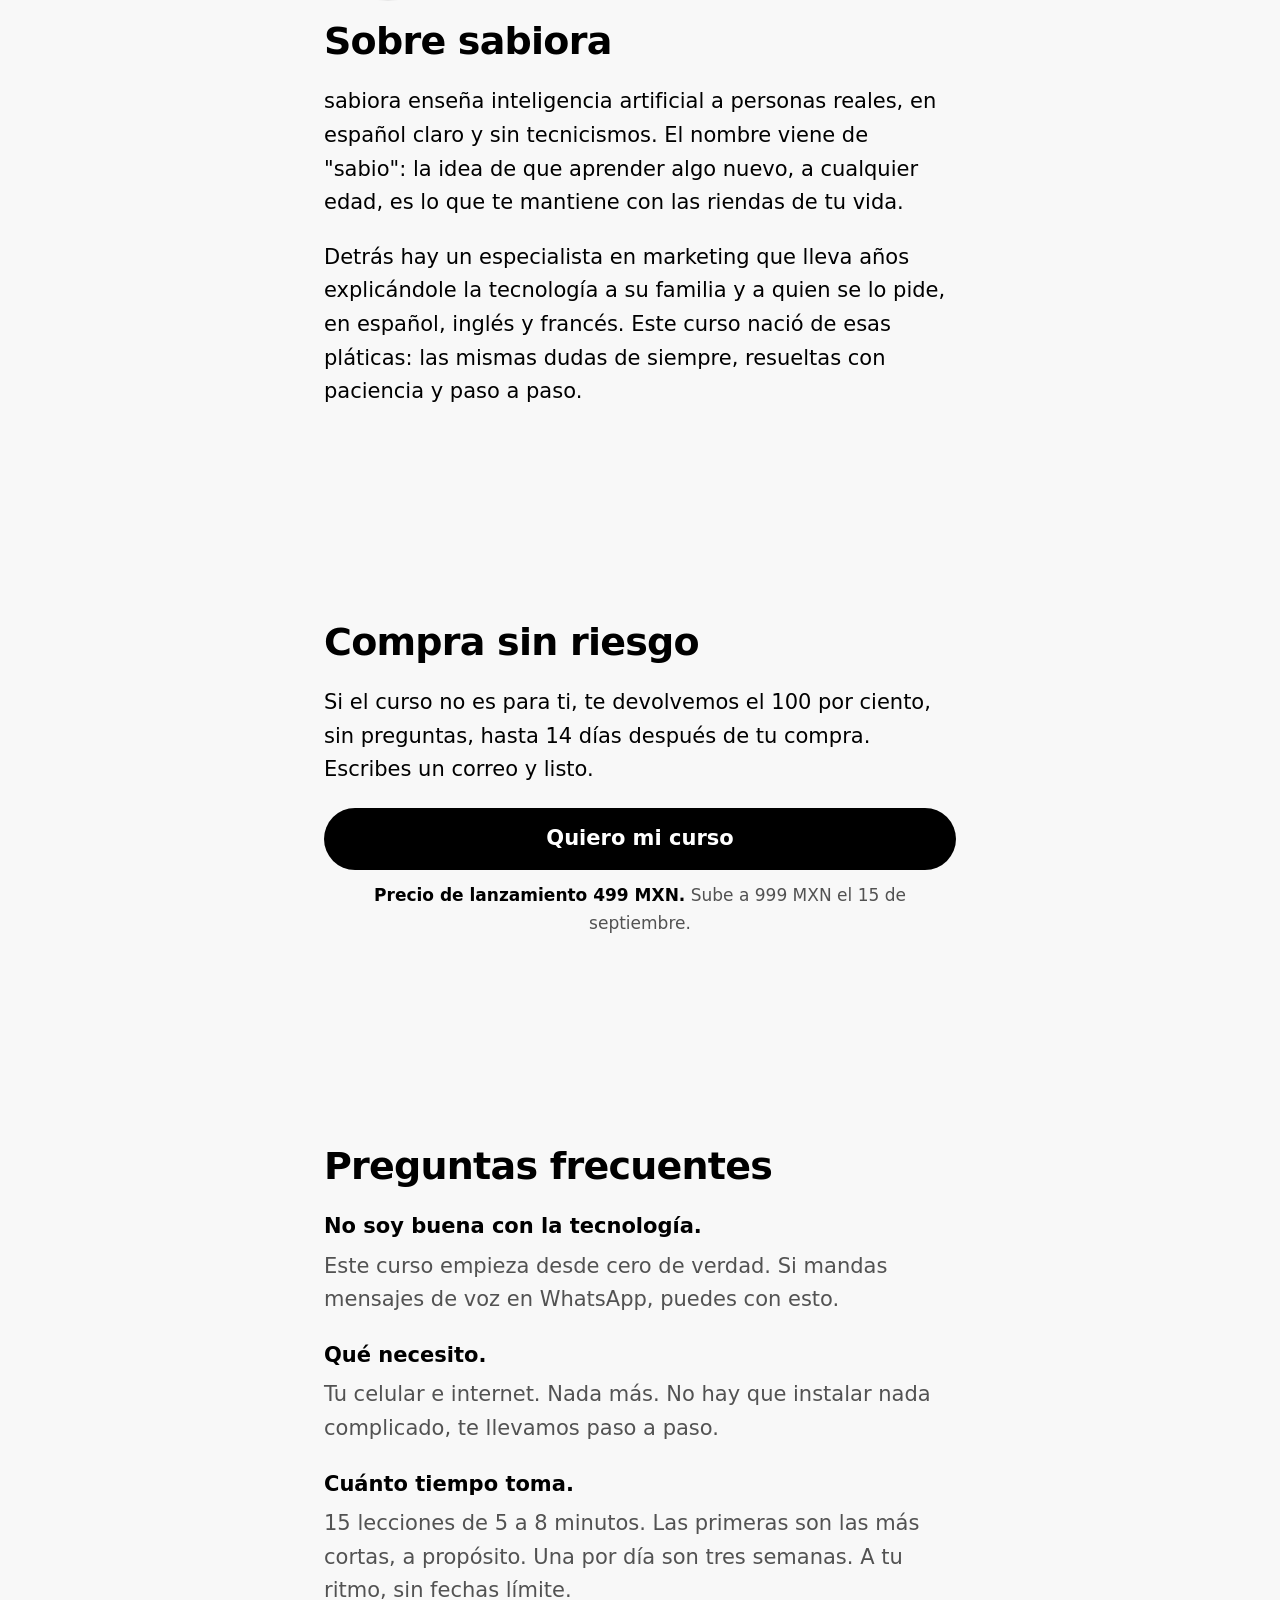
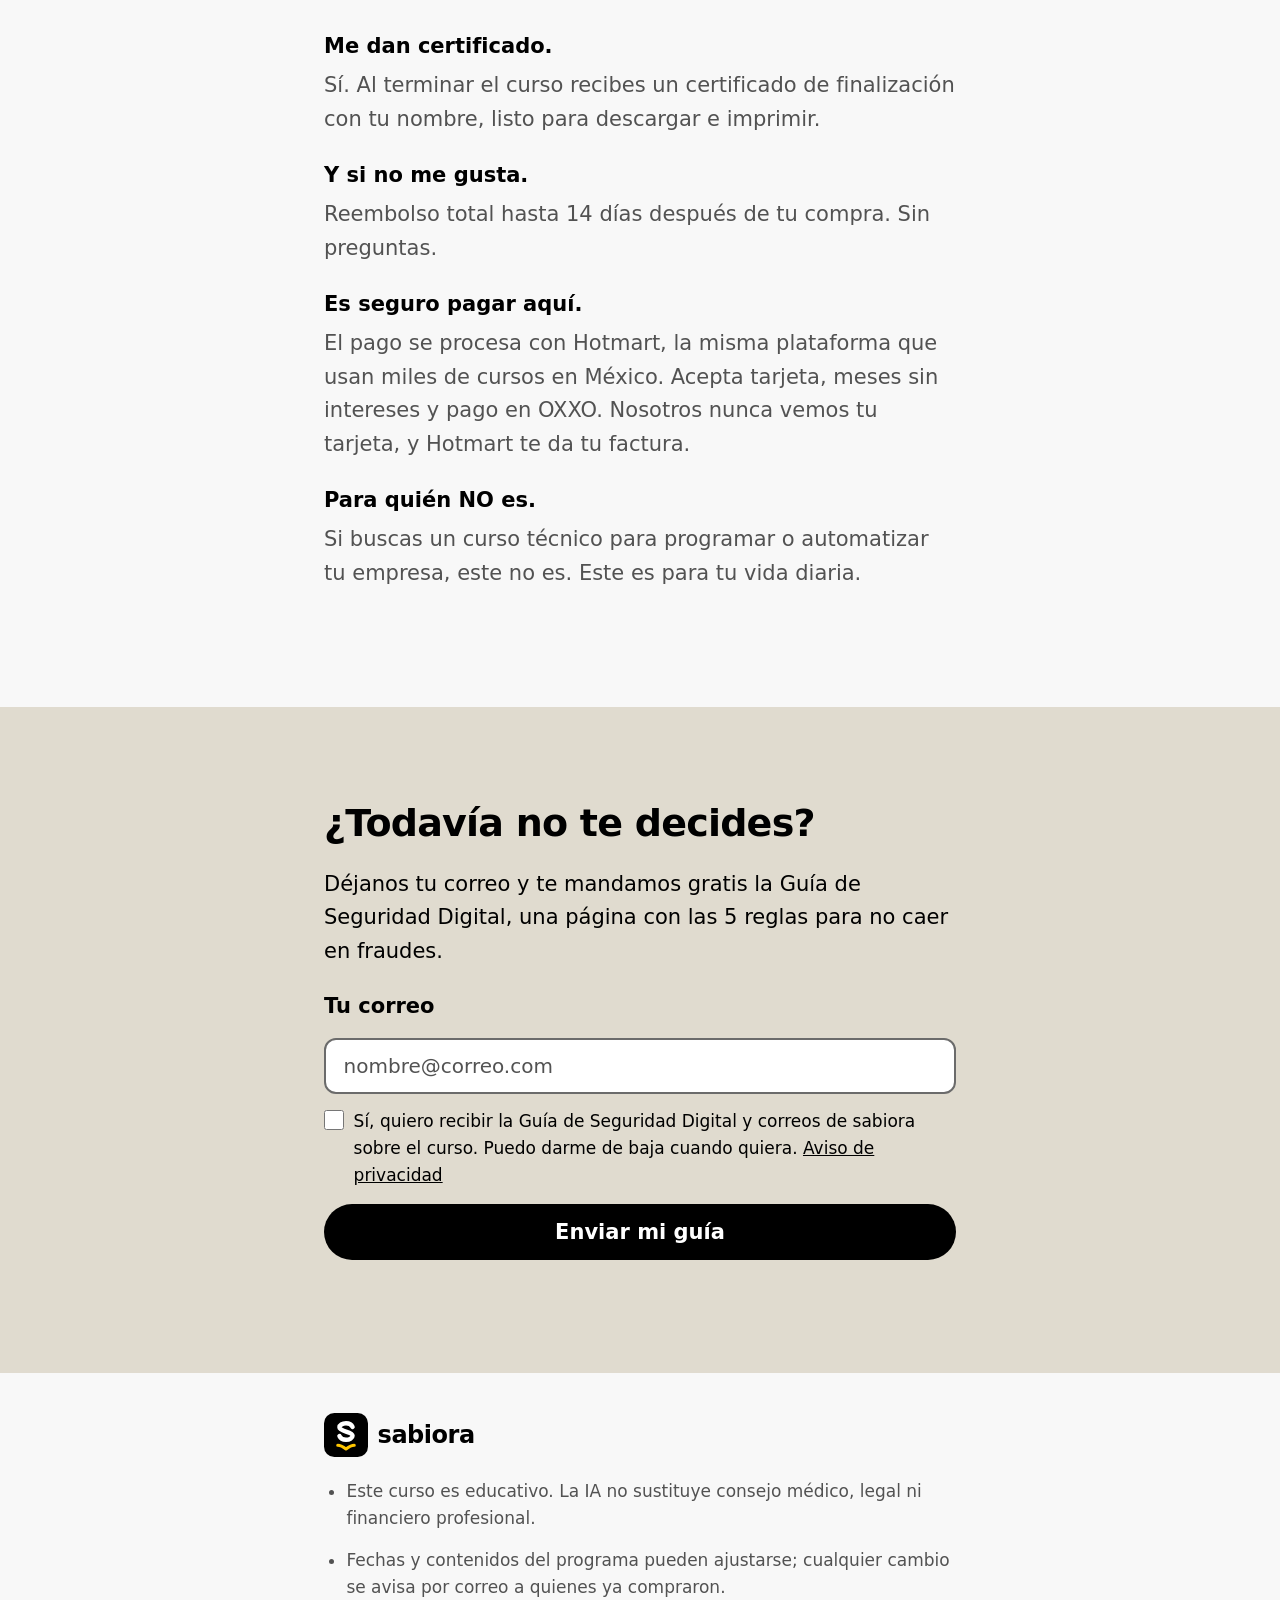
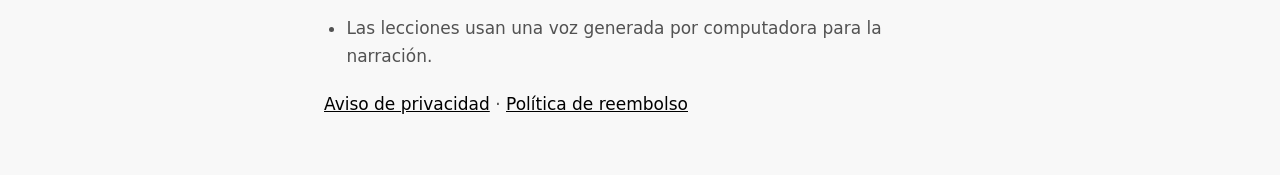
==== commit c73aa05c: "Email capture: consent checkbox, Brevo AUP section C Unchecked consent box on the guide form, JS gat" ====
--- a/index.html
+++ b/index.html
@@ -269,6 +269,14 @@
       <input type="email" id="email" name="email" autocomplete="email"
              placeholder="nombre@correo.com" required inputmode="email"
              aria-describedby="capture-msg">
+      <!-- Consent checkbox added 2026-09-03. Brevo Acceptable Use Policy section C:
+           consent must be an unchecked box, explicit about what arrives. Value is sent
+           to Brevo as OPT_IN so the proof of opt-in lives on the contact. -->
+      <label class="consent" for="consent">
+        <input type="checkbox" id="consent" name="consent" value="1" required>
+        <span>Sí, quiero recibir la Guía de Seguridad Digital y correos de sabiora sobre el curso.
+          Puedo darme de baja cuando quiera. <a href="/privacidad.html">Aviso de privacidad</a></span>
+      </label>
       <button type="submit" class="btn">Enviar mi guía</button>
     </form>
     <p class="btn-note" id="capture-msg" role="status" aria-live="polite"></p>
@@ -373,6 +381,14 @@
         return;
       }
       input.removeAttribute('aria-invalid');
+      var consent = document.getElementById('consent');
+      if (!consent.checked) {
+        consent.setAttribute('aria-invalid', 'true');
+        msg.textContent = 'Por favor marca la casilla para recibir la guía.';
+        consent.focus();
+        return;
+      }
+      consent.removeAttribute('aria-invalid');
       track('email_capture');
       // Brevo subscription endpoint, wired 2026-08-29. Form "Guia Seguridad
       // Digital capture", list "Sabiora non-buyers" (#3). ?isAjax=1 returns
@@ -380,6 +396,7 @@
       var BREVO_ACTION = 'https://891b84a2.sibforms.com/serve/[base64]';
       var data = new FormData();
       data.append('EMAIL', email);
+      data.append('OPT_IN', '1');
       data.append('email_address_check', '');
       data.append('locale', 'es');
       msg.textContent = 'Enviando…';
--- a/sabiora-tokens.css
+++ b/sabiora-tokens.css
@@ -287,6 +287,10 @@
 }
 .capture input[type="email"]::placeholder { color: var(--muted); opacity: 1; }
 .capture input[type="email"]:focus { border-color: var(--ink); }
+/* Consent checkbox, added 2026-09-03 (Brevo AUP section C). */
+.capture .consent { display: flex; gap: .6rem; align-items: flex-start; font-weight: 400; font-size: var(--fs-sm); color: var(--ink); cursor: pointer; }
+.capture .consent input { width: 1.25rem; height: 1.25rem; margin: .15rem 0 0; flex: 0 0 auto; accent-color: var(--ink); }
+.capture .consent a { color: var(--ink); }
 
 /* ==========================================================================
    Hero, price, founder
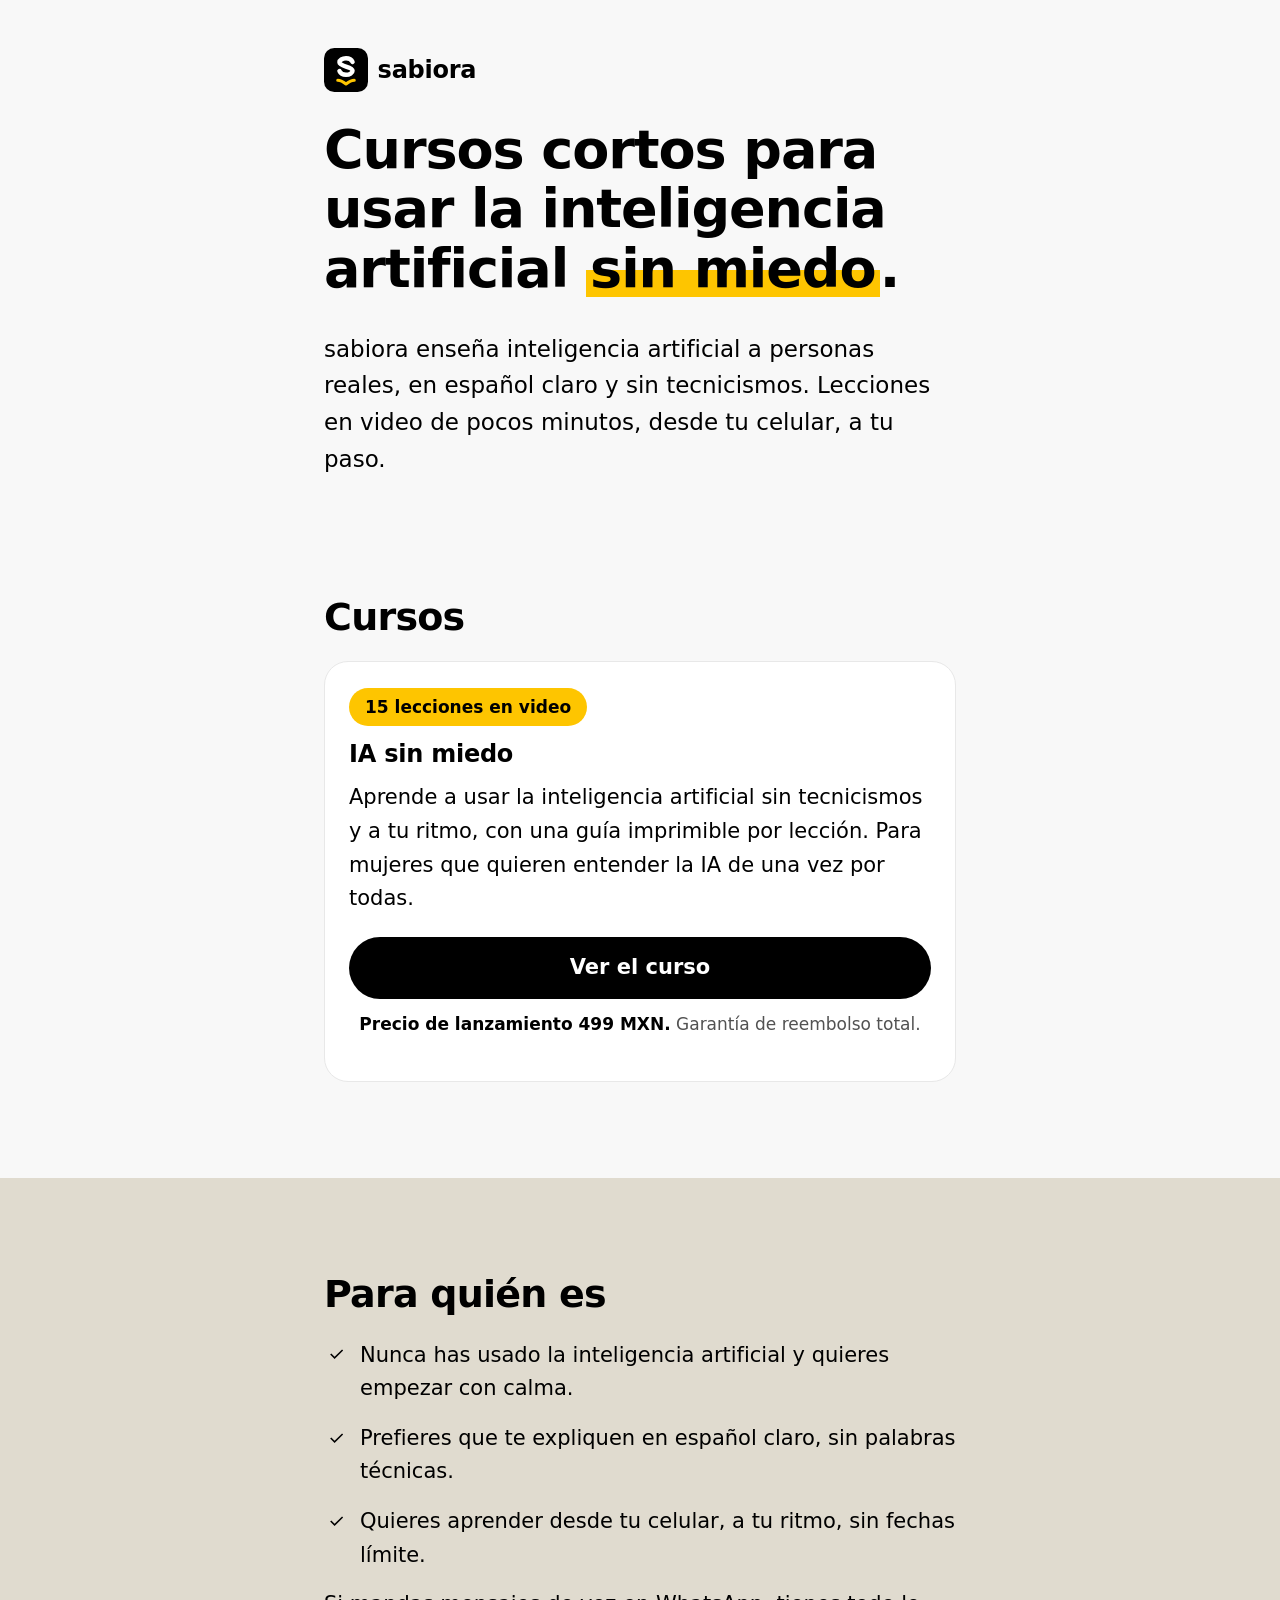
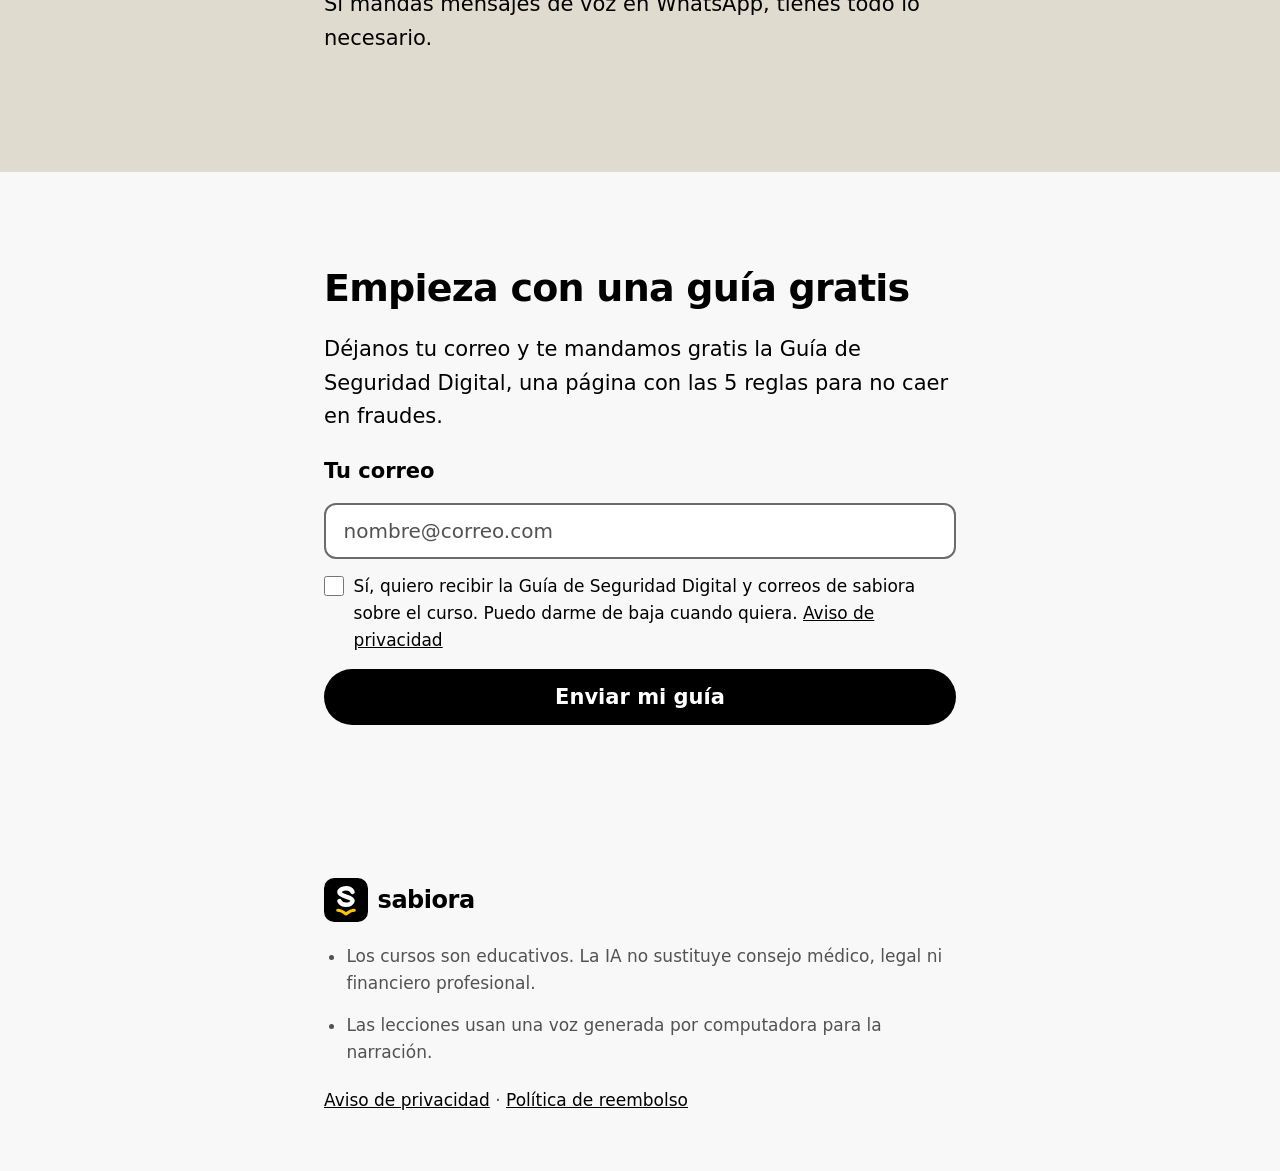
==== commit 8c5ca8ca: "Site: home, catalog, course page moved to /cursos/ia-sin-miedo/ Co-Authored-By: Claude Fable 5.1 <no" ====
--- a/index.html
+++ b/index.html
@@ -3,10 +3,10 @@
 <head>
 <meta charset="UTF-8">
 <meta name="viewport" content="width=device-width, initial-scale=1">
-<title>IA sin miedo | sabiora | Aprende a usar la inteligencia artificial a tu ritmo</title>
-<meta name="description" content="Curso en video de 15 lecciones cortas para usar la inteligencia artificial sin miedo, desde tu celular, a tu paso. Con guías imprimibles. Precio de lanzamiento 499 MXN.">
-<meta property="og:title" content="IA sin miedo | sabiora">
-<meta property="og:description" content="Aprende a usar la inteligencia artificial. Sin miedo, sin tecnicismos y a tu ritmo.">
+<title>sabiora | Aprende a usar la inteligencia artificial, en español claro</title>
+<meta name="description" content="sabiora enseña inteligencia artificial a personas reales, en español claro y sin tecnicismos. Cursos en video cortos, desde tu celular, a tu ritmo.">
+<meta property="og:title" content="sabiora | Inteligencia artificial en español claro">
+<meta property="og:description" content="Cursos en video cortos para usar la inteligencia artificial sin miedo. Desde tu celular, a tu ritmo.">
 <meta property="og:type" content="website">
 <meta property="og:locale" content="es_MX">
 <meta property="og:url" content="https://sabiora.com/">
@@ -16,13 +16,19 @@
 <meta property="og:image:alt" content="sabiora. Aprende a usar la inteligencia artificial. Sin miedo.">
 <meta name="twitter:card" content="summary_large_image">
 <link rel="canonical" href="https://sabiora.com/">
-<link rel="icon" href="assets/favicon.svg">
-<link rel="apple-touch-icon" href="assets/apple-touch-icon.png">
-<link rel="stylesheet" href="sabiora-tokens.css">
-
-<!-- ============================================================
-     TRACKING  —  paste real IDs before go-live (see swap list)
-     ============================================================ -->
+<link rel="icon" href="/assets/favicon.svg">
+<link rel="apple-touch-icon" href="/assets/apple-touch-icon.png">
+<link rel="stylesheet" href="/sabiora-tokens.css">
+<style>
+  /* No sticky CTA on this page; drop the clearance the tokens add for it. */
+  body { padding-bottom: 0; }
+  /* Card spacing: the tokens' .card has no default rhythm for a badge
+     followed by an h3, so tighten it here rather than fork .card. */
+  .card .badge { margin-bottom: .9rem; }
+  .card h3 { margin-top: 0; }
+</style>
+
+<!-- TRACKING. Copied from cursos/ia-sin-miedo (SABIORA_Sabiora-LandingPage_20260721_v1.html). Keep in sync with the course page: same IDs, same order. -->
 <!-- Google Analytics 4 -->
 <script>
   // GA4 Measurement ID wired 2026-08-29 (property: Sabiora / sabiora.com).
@@ -57,209 +63,55 @@
 <header class="hero">
   <div class="wrap">
     <div class="brand">
-      <img class="brand-mark" src="assets/sabiora-mark.svg" alt="" width="44" height="44">
+      <img class="brand-mark" src="/assets/sabiora-mark.svg" alt="" width="44" height="44">
       <span>sabiora</span>
     </div>
 
-    <span class="badge">Curso en video · 15 lecciones cortas</span>
-
-    <!-- Primary headline. A/B variant (test after 300 clicks):
-         "Usa la inteligencia artificial para tu vida diaria, y detecta fraudes antes que nadie." -->
-    <h1>Aprende a usar la inteligencia artificial. <span class="mark">Sin miedo</span>, sin tecnicismos y a tu ritmo.</h1>
-
-    <p class="lead">Curso en video de 15 lecciones cortas, pensado para mujeres que quieren
-      entender la IA de una vez por todas. Desde tu celular, a tu paso, con guías imprimibles.</p>
-
-    <a class="btn" href="https://pay.hotmart.com/N107387737C?off=5m14s2xq" data-checkout data-event="cta_click_hero">Quiero mi curso</a>
-    <p class="btn-note">
-      <span class="price">Precio de lanzamiento 499 MXN.</span>
-      Sube a 999 MXN el 15 de septiembre. Garantía de reembolso total.
-    </p>
+    <h1>Cursos cortos para usar la inteligencia artificial <span class="mark">sin miedo</span>.</h1>
+
+    <p class="lead">sabiora enseña inteligencia artificial a personas reales, en español claro y sin tecnicismos. Lecciones en video de pocos minutos, desde tu celular, a tu paso.</p>
   </div>
 </header>
 
 <main>
 
 <!-- ============================================================
-     PAIN
+     CURSOS
      ============================================================ -->
 <section>
   <div class="wrap">
-    <h2>Te suena esto</h2>
-    <ul class="dots">
-      <li>Tus hijos usan la inteligencia artificial como si nada, y a ti nadie te la ha explicado con calma.</li>
-      <li>Escuchas de fraudes nuevos cada semana y prefieres no meterte, por si acaso.</li>
-      <li>Tienes preguntas que te da pena hacer, porque "todo el mundo ya sabe".</li>
+    <h2>Cursos</h2>
+    <div class="card">
+      <span class="badge">15 lecciones en video</span>
+      <h3>IA sin miedo</h3>
+      <p>Aprende a usar la inteligencia artificial sin tecnicismos y a tu ritmo, con una guía imprimible por lección. Para mujeres que quieren entender la IA de una vez por todas.</p>
+      <a class="btn" href="/cursos/ia-sin-miedo/" data-event="cta_click_home_course">Ver el curso</a>
+      <p class="btn-note"><span class="price">Precio de lanzamiento 499 MXN.</span> Garantía de reembolso total.</p>
+    </div>
+  </div>
+</section>
+
+<!-- ============================================================
+     PARA QUIÉN
+     ============================================================ -->
+<section class="band-sand">
+  <div class="wrap">
+    <h2>Para quién es</h2>
+    <ul class="checks">
+      <li>Nunca has usado la inteligencia artificial y quieres empezar con calma.</li>
+      <li>Prefieres que te expliquen en español claro, sin palabras técnicas.</li>
+      <li>Quieres aprender desde tu celular, a tu ritmo, sin fechas límite.</li>
     </ul>
-    <p>No es falta de capacidad. Es que nadie te lo ha enseñado a tu ritmo. Eso es exactamente
-      lo que hace este curso.</p>
+    <p>Si mandas mensajes de voz en WhatsApp, tienes todo lo necesario.</p>
   </div>
 </section>
 
 <!-- ============================================================
-     WHAT YOU GET
-     ============================================================ -->
-<section class="band-sand">
-  <div class="wrap">
-    <h2>Lo que recibes</h2>
-    <ul class="checks">
-      <li>15 lecciones en video de 5 a 8 minutos, más de hora y media en total. Nada de sesiones de una hora.</li>
-      <li>Se ve en tu celular. Si sabes usar WhatsApp, tienes todo lo necesario.</li>
-      <li>Una guía imprimible de una página por lección, para tener junto al teléfono.</li>
-      <li>Tareas de 5 minutos con cosas de tu vida real: recetas, cartas, mensajes, citas médicas.</li>
-      <li>Acceso inmediato. Al comprar hoy recibes el curso completo y la Guía de Seguridad
-        Digital, y empiezas la primera lección el mismo día.</li>
-    </ul>
-  </div>
-</section>
-
-<!-- ============================================================
-     WHAT YOU WILL DO AFTER
+     EMAIL CAPTURE (free guide)
      ============================================================ -->
 <section>
   <div class="wrap">
-    <h2>Lo que vas a poder hacer</h2>
-    <ul class="checks">
-      <li>Preguntarle a la IA lo que sea, con tu voz, y entender la respuesta.</li>
-      <li>Ajustar recetas, hacer listas y resolver pendientes en minutos.</li>
-      <li>Entender una carta del banco o de la luz sin pedir ayuda.</li>
-      <li>Preparar mejores preguntas para tu doctora. La IA no la reemplaza, te ayuda a aprovechar la cita.</li>
-      <li>Reconocer mensajes falsos, llamadas sospechosas y voces clonadas. Tú vas a ser la que avise a la familia.</li>
-    </ul>
-  </div>
-</section>
-
-<!-- ============================================================
-     THREE MODULES
-     ============================================================ -->
-<section>
-  <div class="wrap">
-    <h2>Los tres módulos</h2>
-    <ol class="modules">
-      <li>
-        <span class="num">1</span>
-        <div>
-          <h3>Empieza sin miedo</h3>
-          <p>Qué es la IA en palabras simples, tus 5 reglas de seguridad y tu primera conversación.</p>
-        </div>
-      </li>
-      <li>
-        <span class="num">2</span>
-        <div>
-          <h3>La IA en tu vida diaria</h3>
-          <p>Salud, cocina, presupuesto, familia, trámites y aprender lo que siempre quisiste.</p>
-        </div>
-      </li>
-      <li>
-        <span class="num">3</span>
-        <div>
-          <h3>Segura y en control</h3>
-          <p>Las estafas de hoy en México, cómo verificarlas en 30 segundos, tus datos y tu rutina personal.</p>
-        </div>
-      </li>
-    </ol>
-  </div>
-</section>
-
-<!-- ============================================================
-     SAFETY
-     ============================================================ -->
-<section>
-  <div class="wrap">
-    <h2>Un módulo entero contra el fraude</h2>
-    <div class="callout">
-      <!-- CONDUSEF stat confirmed 2026-07-21: 32.2% of financial-fraud complaints (Jan-May 2026)
-           correspond to people 60+, framed as one in three. Source: El Imparcial 2026-06-22 citing
-           CONDUSEF. Wording matches the source ("de 60 años o más"). Safe to ship. -->
-      <p>Una de cada tres quejas por fraude financiero en México viene de personas de 60 años o más,
-        según la CONDUSEF. Este curso dedica un módulo completo a que eso no te pase a ti ni a tu familia.
-        Sin alarmismo. Con método.</p>
-    </div>
-  </div>
-</section>
-
-<!-- ============================================================
-     GIFT (for adult children)
-     ============================================================ -->
-<section>
-  <div class="wrap">
-    <div class="gift">
-      <h2>¿Es para tu mamá?</h2>
-      <p>Regálale confianza, no otro aparato. Compra el curso a su nombre y recibe una tarjeta digital
-        para dárselo. Ella aprende a su ritmo y tú dejas de ser soporte técnico de tiempo completo.</p>
-      <a class="btn" href="https://pay.hotmart.com/N107387737C?off=5m14s2xq" data-checkout="gift" data-event="cta_click_gift">Regalar el curso</a>
-    </div>
-  </div>
-</section>
-
-<!-- ============================================================
-     ABOUT
-     ============================================================ -->
-<section>
-  <div class="wrap">
-    <!-- Founder visual: the brand mark, not a photo (Roberto's call, 2026-08-29). No photo swap pending. -->
-    <div class="founder" aria-hidden="true"><img src="assets/sabiora-mark.svg" alt="" width="72" height="72"></div>
-    <h2>Sobre sabiora</h2>
-    <p>sabiora enseña inteligencia artificial a personas reales, en español claro y sin tecnicismos.
-      El nombre viene de "sabio": la idea de que aprender algo nuevo, a cualquier edad, es lo que te
-      mantiene con las riendas de tu vida.</p>
-    <p>Detrás hay un especialista en marketing que lleva años explicándole la tecnología a su familia
-      y a quien se lo pide, en español, inglés y francés. Este curso nació de esas pláticas: las mismas
-      dudas de siempre, resueltas con paciencia y paso a paso.</p>
-  </div>
-</section>
-
-<!-- ============================================================
-     GUARANTEE
-     ============================================================ -->
-<section>
-  <div class="wrap">
-    <h2>Compra sin riesgo</h2>
-    <p>Si el curso no es para ti, te devolvemos el 100 por ciento, sin preguntas, hasta 14 días después
-      de tu compra. Escribes un correo y listo.</p>
-    <a class="btn" href="https://pay.hotmart.com/N107387737C?off=5m14s2xq" data-checkout data-event="cta_click_hero">Quiero mi curso</a>
-    <p class="btn-note"><span class="price">Precio de lanzamiento 499 MXN.</span> Sube a 999 MXN el 15 de septiembre.</p>
-  </div>
-</section>
-
-<!-- ============================================================
-     FAQ
-     ============================================================ -->
-<section>
-  <div class="wrap">
-    <h2>Preguntas frecuentes</h2>
-    <dl class="faq">
-      <dt>No soy buena con la tecnología.</dt>
-      <dd>Este curso empieza desde cero de verdad. Si mandas mensajes de voz en WhatsApp, puedes con esto.</dd>
-
-      <dt>Qué necesito.</dt>
-      <dd>Tu celular e internet. Nada más. No hay que instalar nada complicado, te llevamos paso a paso.</dd>
-
-      <dt>Cuánto tiempo toma.</dt>
-      <dd>15 lecciones de 5 a 8 minutos. Las primeras son las más cortas, a propósito. Una por día son tres semanas. A tu ritmo, sin fechas límite.</dd>
-
-      <dt>Me dan certificado.</dt>
-      <dd>Sí. Al terminar el curso recibes un certificado de finalización con tu nombre, listo para descargar e imprimir.</dd>
-
-      <dt>Y si no me gusta.</dt>
-      <dd>Reembolso total hasta 14 días después de tu compra. Sin preguntas.</dd>
-
-      <dt>Es seguro pagar aquí.</dt>
-      <dd>El pago se procesa con Hotmart, la misma plataforma que usan miles de cursos en México.
-        Acepta tarjeta, meses sin intereses y pago en OXXO. Nosotros nunca vemos tu tarjeta, y Hotmart te da tu factura.</dd>
-
-      <dt>Para quién NO es.</dt>
-      <dd>Si buscas un curso técnico para programar o automatizar tu empresa, este no es. Este es para tu vida diaria.</dd>
-    </dl>
-  </div>
-</section>
-
-<!-- ============================================================
-     EMAIL CAPTURE (secondary CTA, non-buyers)
-     ============================================================ -->
-<section class="band-sand">
-  <div class="wrap">
-    <h2>¿Todavía no te decides?</h2>
+    <h2>Empieza con una guía gratis</h2>
     <p>Déjanos tu correo y te mandamos gratis la Guía de Seguridad Digital, una página con las 5 reglas
       para no caer en fraudes.</p>
     <!-- Wired 2026-08-29 to the Brevo form "Guia Seguridad Digital capture",
@@ -291,63 +143,25 @@
 <footer class="foot">
   <div class="wrap">
     <div class="foot-brand">
-      <img class="brand-mark" src="assets/sabiora-mark.svg" alt="" width="40" height="40">
+      <img class="brand-mark" src="/assets/sabiora-mark.svg" alt="" width="40" height="40">
       <h2>sabiora</h2>
     </div>
     <ul class="dots">
-      <li>Este curso es educativo. La IA no sustituye consejo médico, legal ni financiero profesional.</li>
-      <li>Fechas y contenidos del programa pueden ajustarse; cualquier cambio se avisa por correo a quienes ya compraron.</li>
+      <li>Los cursos son educativos. La IA no sustituye consejo médico, legal ni financiero profesional.</li>
       <li>Las lecciones usan una voz generada por computadora para la narración.</li>
     </ul>
-    <p><a href="privacidad.html">Aviso de privacidad</a> · <a href="reembolsos.html">Política de reembolso</a></p>
+    <p><a href="/privacidad.html">Aviso de privacidad</a> · <a href="/reembolsos.html">Política de reembolso</a></p>
   </div>
 </footer>
 
 <!-- ============================================================
-     STICKY MOBILE CTA
-     ============================================================ -->
-<div class="sticky-cta" role="complementary" aria-label="Comprar el curso">
-  <span class="price">Lanzamiento<br>499 MXN</span>
-  <a class="btn" href="https://pay.hotmart.com/N107387737C?off=5m14s2xq" data-checkout data-event="cta_click_hero">Quiero mi curso</a>
-</div>
-
-<!-- ============================================================
-     BEHAVIOR  —  Hotmart links, UTM forwarding, event tracking
+     BEHAVIOR — tracking events and email capture
      ============================================================ -->
 <script>
 (function () {
   'use strict';
 
-  // The real Hotmart checkout link lives in each CTA's href attribute, so the
-  // buttons work even if this script fails. Wired 2026-08-29 to product 8418823,
-  // offer 5m14s2xq (base price 499 MXN). The [data-checkout="gift"] button uses
-  // the same offer; point it at a gift-specific link if one is set up later.
-
-  // Default campaign per the launch plan; real incoming UTMs override it.
-  var DEFAULT_UTMS = { utm_campaign: 'ia55-mx' };
-
-  // Collect UTMs from the current URL, falling back to the campaign default.
-  function collectUtms() {
-    var out = {}, i, k;
-    var keys = ['utm_source', 'utm_medium', 'utm_campaign', 'utm_content', 'utm_term'];
-    var params = new URLSearchParams(window.location.search);
-    for (i = 0; i < keys.length; i++) {
-      k = keys[i];
-      if (params.get(k)) out[k] = params.get(k);
-    }
-    for (k in DEFAULT_UTMS) { if (!out[k]) out[k] = DEFAULT_UTMS[k]; }
-    return out;
-  }
-
-  // Append UTMs to a checkout URL without clobbering its own query string.
-  function withUtms(base) {
-    var utms = collectUtms();
-    var url = new URL(base, window.location.href);
-    for (var k in utms) { url.searchParams.set(k, utms[k]); }
-    return url.toString();
-  }
-
-  // Fire GA4 + Meta events, then continue to checkout.
+  // Fire GA4 + Meta events.
   function track(eventName) {
     try { if (window.gtag) gtag('event', eventName); } catch (e) {}
     try { if (window.fbq)  fbq('trackCustom', eventName); } catch (e) {}
@@ -355,16 +169,13 @@
     console.log('[sabiora] event:', eventName);
   }
 
-  // Enhance every checkout button: keep its real href, just append UTMs, and
-  // fire the tracking event on click.
-  var buttons = document.querySelectorAll('[data-checkout]');
-  Array.prototype.forEach.call(buttons, function (btn) {
-    var base = btn.getAttribute('href');
-    if (base && base !== '#') { btn.setAttribute('href', withUtms(base)); }
-    btn.addEventListener('click', function () {
-      track(btn.getAttribute('data-event') || 'cta_click');
+  // Course card CTA.
+  var courseBtn = document.querySelector('[data-event="cta_click_home_course"]');
+  if (courseBtn) {
+    courseBtn.addEventListener('click', function () {
+      track(courseBtn.getAttribute('data-event'));
     });
-  });
+  }
 
   // Email capture.
   var form = document.getElementById('capture-form');
